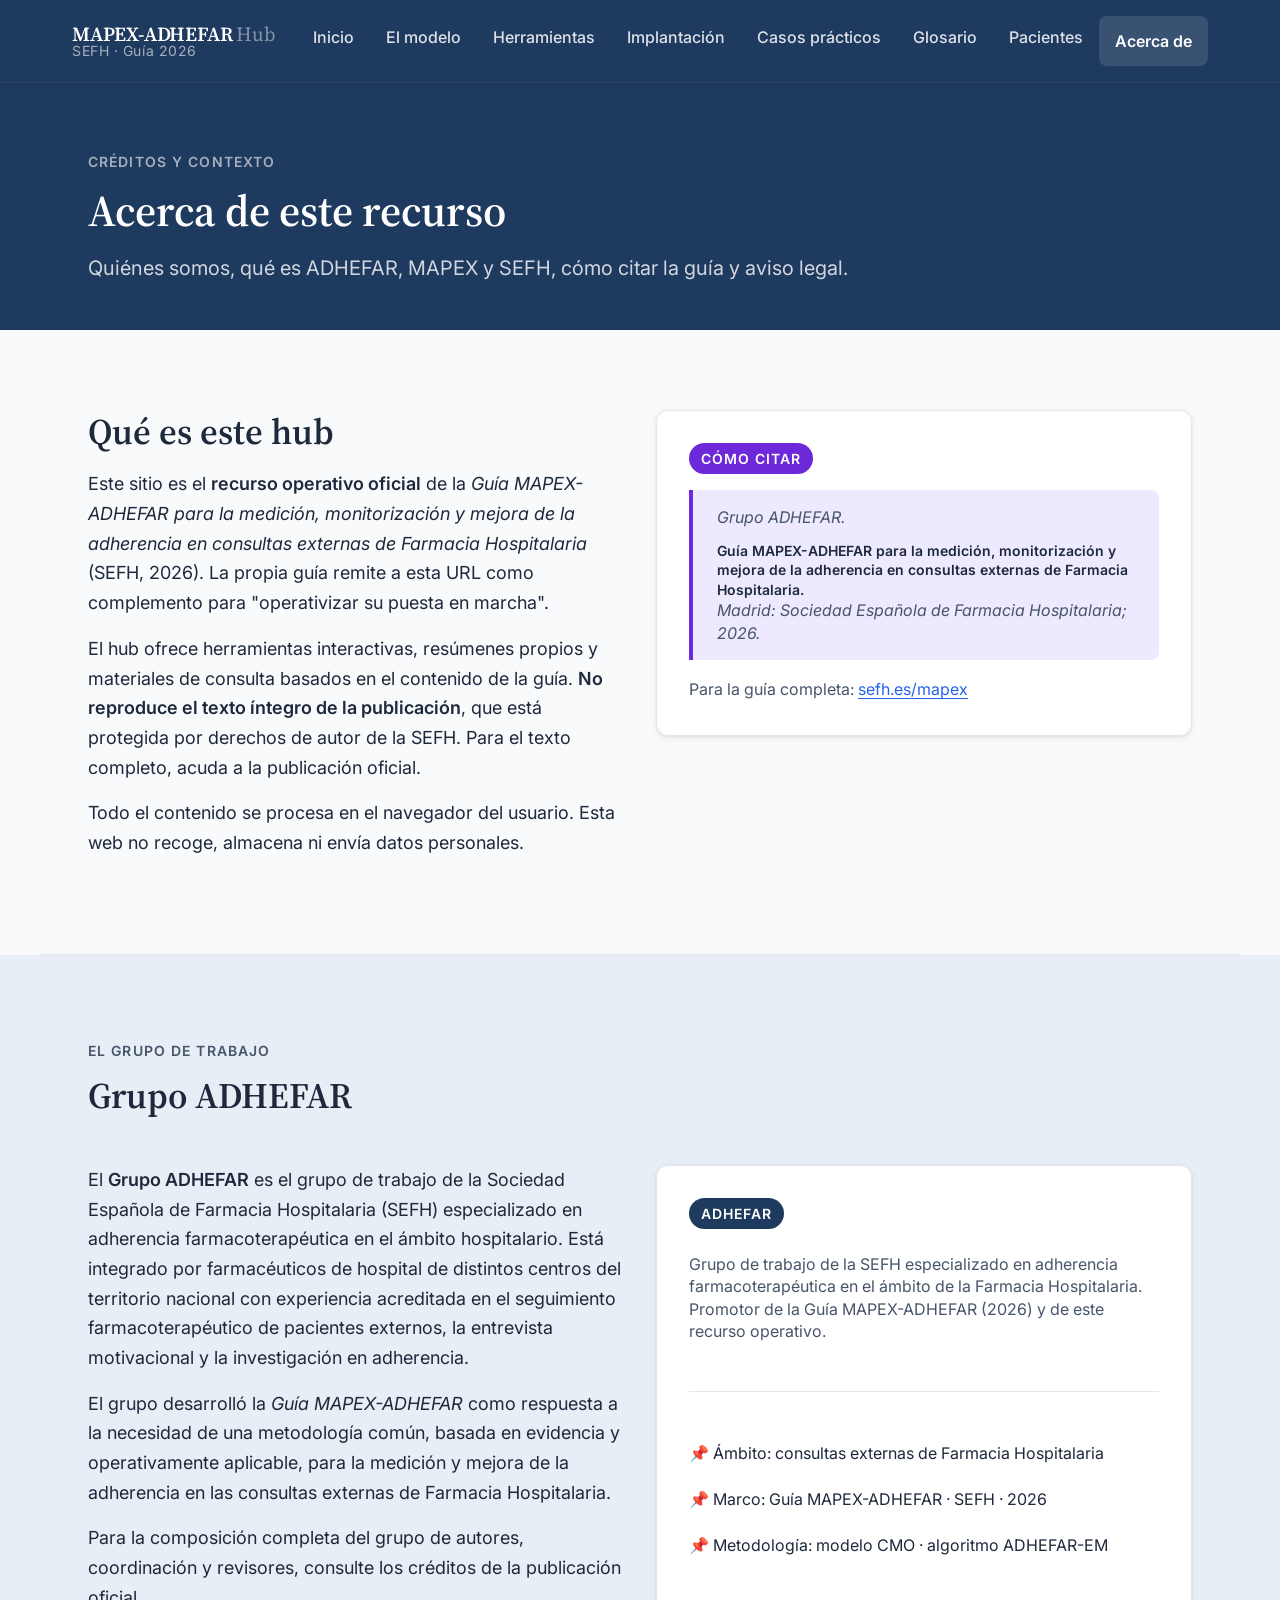
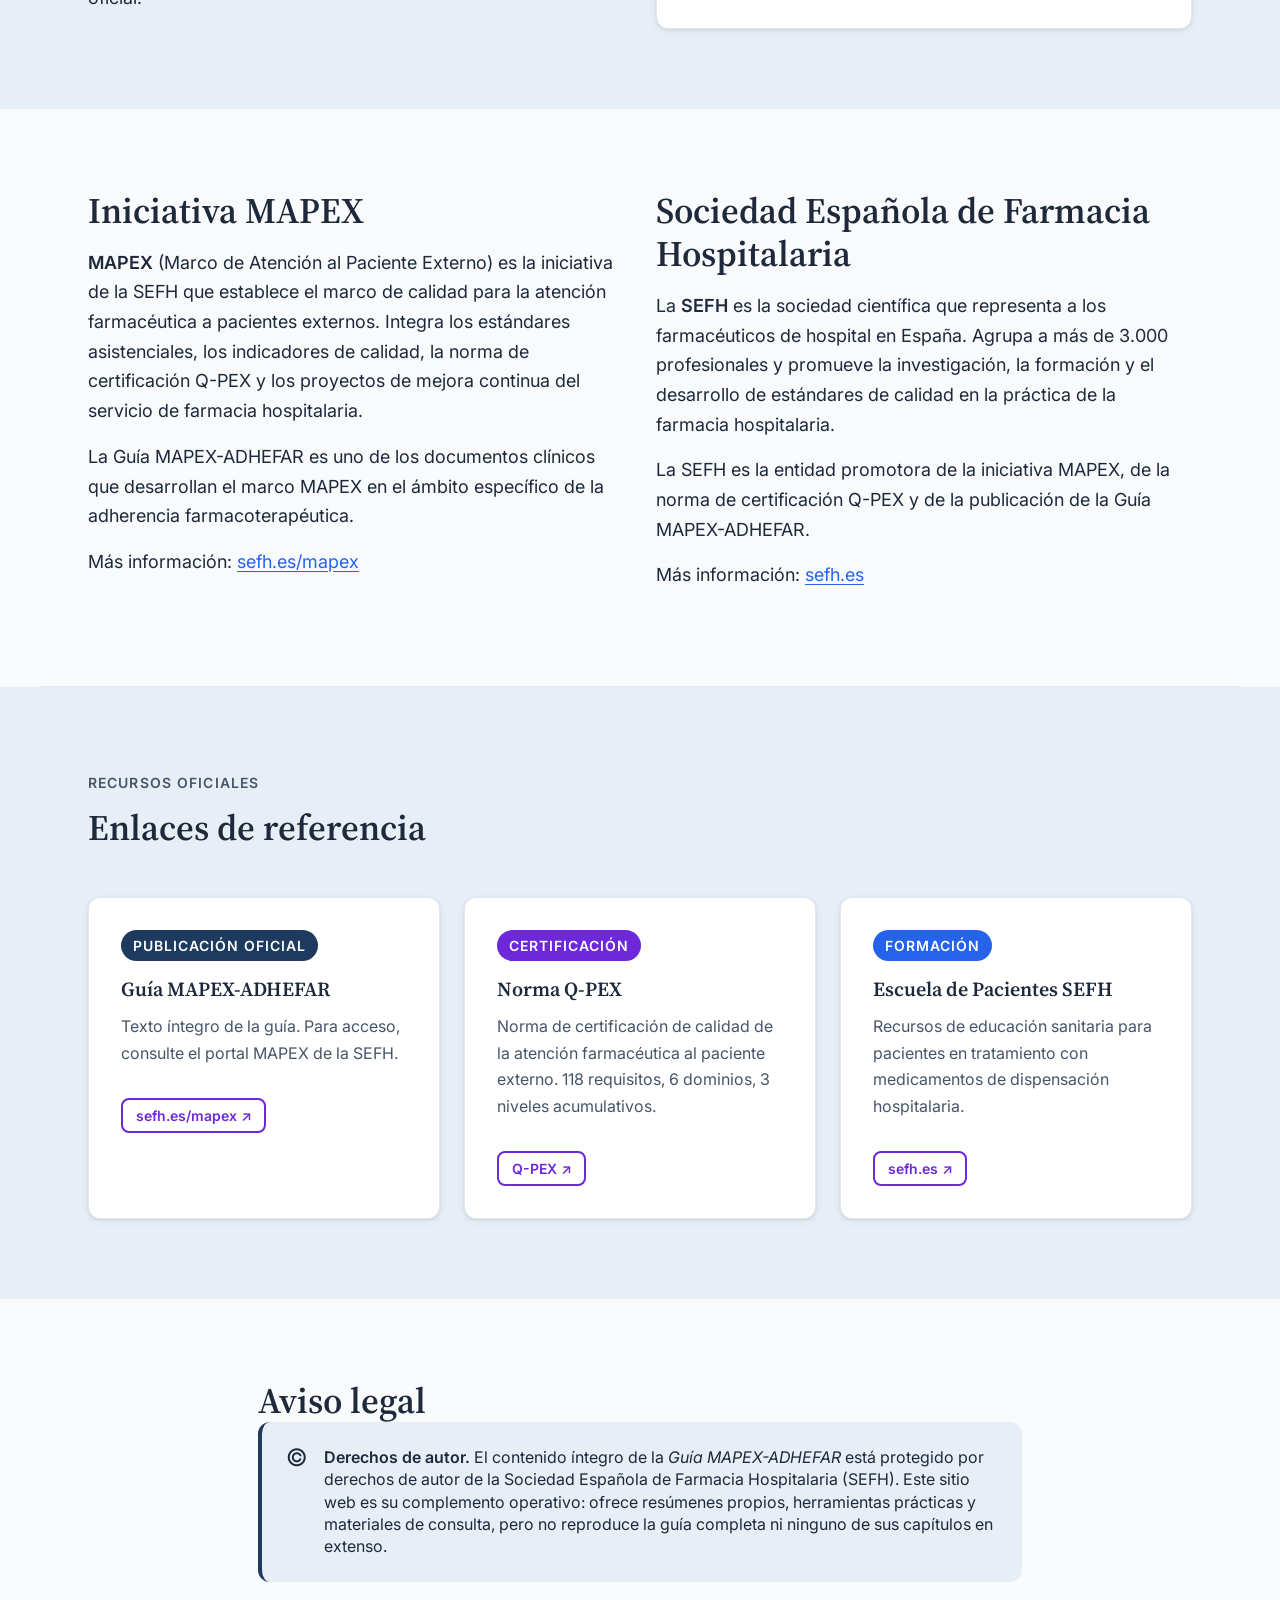
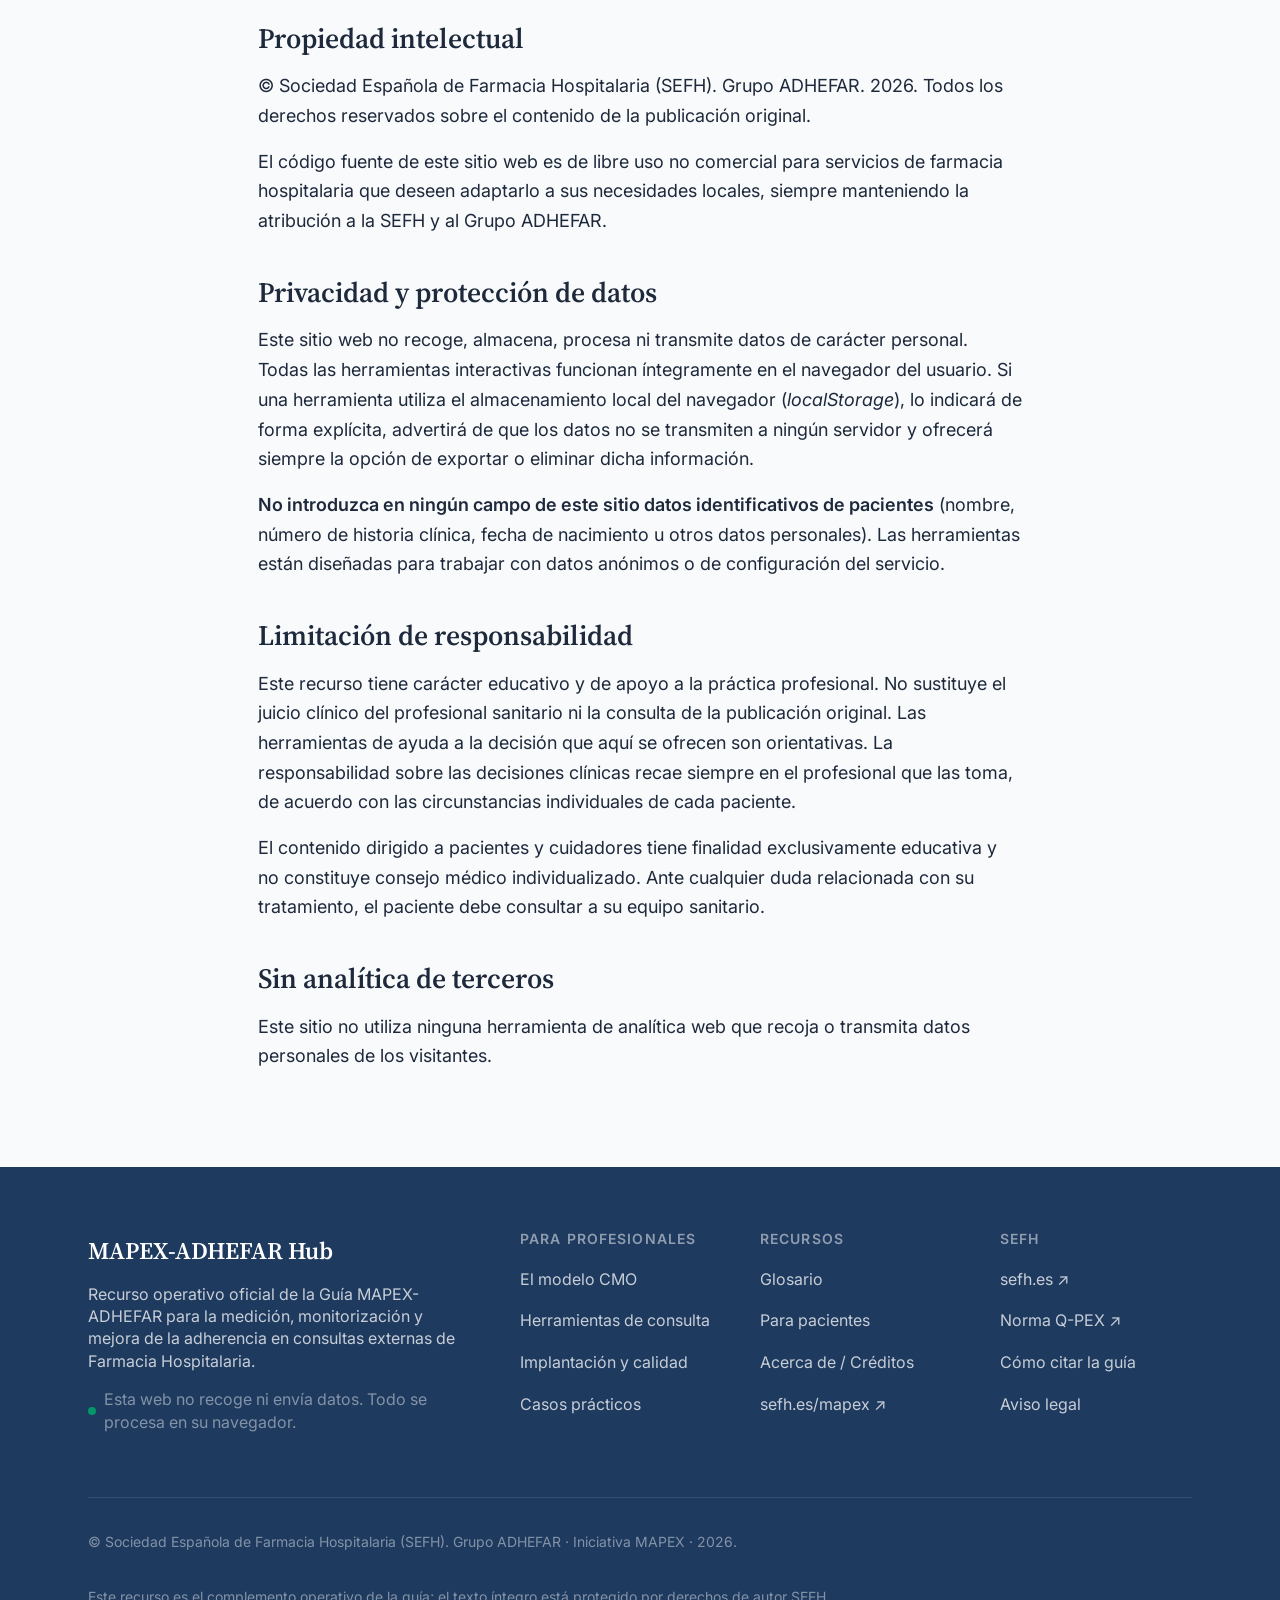
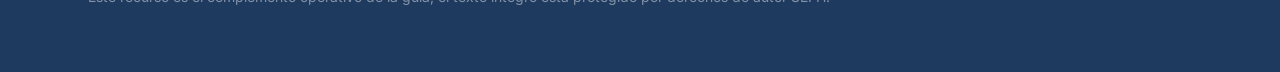
==== acerca.html @ 14e69b4e "Tanda 1: esqueleto, sistema de diseño y páginas base - Mueve contenido anterior a legacy/ (sin borra" ====
<!DOCTYPE html>
<html lang="es">
<head>
  <meta charset="UTF-8">
  <meta name="viewport" content="width=device-width, initial-scale=1.0">
  <title>Acerca de — MAPEX-ADHEFAR Hub</title>
  <meta name="description" content="Créditos, grupo ADHEFAR, iniciativa MAPEX, SEFH, cómo citar la guía y aviso legal del hub operativo MAPEX-ADHEFAR.">
  <meta property="og:title" content="Acerca de — MAPEX-ADHEFAR Hub">
  <meta property="og:type" content="website">
  <meta property="og:locale" content="es_ES">
  <link rel="preconnect" href="https://fonts.googleapis.com">
  <link rel="preconnect" href="https://fonts.gstatic.com" crossorigin>
  <link href="https://fonts.googleapis.com/css2?family=Inter:wght@400;500;600&family=Source+Serif+4:wght@400;600&display=swap" rel="stylesheet">
  <link rel="stylesheet" href="css/tokens.css">
  <link rel="stylesheet" href="css/base.css">
  <link rel="stylesheet" href="css/layout.css">
  <link rel="stylesheet" href="css/components.css">
  <link rel="stylesheet" href="css/print.css">
</head>
<body>
  <div id="site-header-placeholder"></div>

  <main id="contenido-principal">

    <div class="page-hero">
      <div class="container">
        <span class="eyebrow">Créditos y contexto</span>
        <h1>Acerca de este recurso</h1>
        <p class="lead">Quiénes somos, qué es ADHEFAR, MAPEX y SEFH, cómo citar la guía y aviso legal.</p>
      </div>
    </div>

    <section class="section" aria-labelledby="que-es-titulo">
      <div class="container">
        <div class="grid-2">
          <div class="prose">
            <h2 id="que-es-titulo">Qué es este hub</h2>
            <p>Este sitio es el <strong>recurso operativo oficial</strong> de la <em>Guía MAPEX-ADHEFAR para la medición, monitorización y mejora de la adherencia en consultas externas de Farmacia Hospitalaria</em> (SEFH, 2026). La propia guía remite a esta URL como complemento para "operativizar su puesta en marcha".</p>
            <p>El hub ofrece herramientas interactivas, resúmenes propios y materiales de consulta basados en el contenido de la guía. <strong>No reproduce el texto íntegro de la publicación</strong>, que está protegida por derechos de autor de la SEFH. Para el texto completo, acuda a la publicación oficial.</p>
            <p>Todo el contenido se procesa en el navegador del usuario. Esta web no recoge, almacena ni envía datos personales.</p>
          </div>
          <div>
            <div class="card" style="margin-bottom:var(--sp-5)">
              <div class="pillar-badge acento" style="margin-bottom:var(--sp-4)">Cómo citar</div>
              <div id="citar"></div>
              <blockquote class="blockquote-ref">
                Grupo ADHEFAR. <cite>Guía MAPEX-ADHEFAR para la medición, monitorización y mejora de la adherencia en consultas externas de Farmacia Hospitalaria.</cite> Madrid: Sociedad Española de Farmacia Hospitalaria; 2026.
              </blockquote>
              <p style="margin-top:var(--sp-4);font-size:var(--fs-sm);color:var(--c-texto-secundario)">Para la guía completa: <a href="https://www.sefh.es/mapex" target="_blank" rel="noopener">sefh.es/mapex</a></p>
            </div>
          </div>
        </div>
      </div>
    </section>

    <hr class="divider" style="max-width:var(--max-w);margin-inline:auto;margin-block:0">

    <section class="section section-alt" aria-labelledby="adhefar-titulo">
      <div class="container">
        <div class="section-header">
          <span class="eyebrow">El grupo de trabajo</span>
          <h2 id="adhefar-titulo">Grupo ADHEFAR</h2>
        </div>
        <div class="grid-2">
          <div class="prose">
            <p>El <strong>Grupo ADHEFAR</strong> es el grupo de trabajo de la Sociedad Española de Farmacia Hospitalaria (SEFH) especializado en adherencia farmacoterapéutica en el ámbito hospitalario. Está integrado por farmacéuticos de hospital de distintos centros del territorio nacional con experiencia acreditada en el seguimiento farmacoterapéutico de pacientes externos, la entrevista motivacional y la investigación en adherencia.</p>
            <p>El grupo desarrolló la <em>Guía MAPEX-ADHEFAR</em> como respuesta a la necesidad de una metodología común, basada en evidencia y operativamente aplicable, para la medición y mejora de la adherencia en las consultas externas de Farmacia Hospitalaria.</p>
            <p>Para la composición completa del grupo de autores, coordinación y revisores, consulte los créditos de la publicación oficial.</p>
          </div>
          <div class="card">
            <div class="pillar-badge institucional" style="margin-bottom:var(--sp-5)">ADHEFAR</div>
            <p style="font-size:var(--fs-sm);color:var(--c-texto-secundario);line-height:var(--lh-snug)">Grupo de trabajo de la SEFH especializado en adherencia farmacoterapéutica en el ámbito de la Farmacia Hospitalaria. Promotor de la Guía MAPEX-ADHEFAR (2026) y de este recurso operativo.</p>
            <hr class="divider">
            <ul style="list-style:none;padding:0;margin:0;font-size:var(--fs-sm);display:flex;flex-direction:column;gap:var(--sp-3)">
              <li>📌 Ámbito: consultas externas de Farmacia Hospitalaria</li>
              <li>📌 Marco: Guía MAPEX-ADHEFAR · SEFH · 2026</li>
              <li>📌 Metodología: modelo CMO · algoritmo ADHEFAR-EM</li>
            </ul>
          </div>
        </div>
      </div>
    </section>

    <section class="section" aria-labelledby="mapex-titulo">
      <div class="container">
        <div class="grid-2">
          <div class="prose">
            <h2 id="mapex-titulo">Iniciativa MAPEX</h2>
            <p><strong>MAPEX</strong> (Marco de Atención al Paciente Externo) es la iniciativa de la SEFH que establece el marco de calidad para la atención farmacéutica a pacientes externos. Integra los estándares asistenciales, los indicadores de calidad, la norma de certificación Q-PEX y los proyectos de mejora continua del servicio de farmacia hospitalaria.</p>
            <p>La Guía MAPEX-ADHEFAR es uno de los documentos clínicos que desarrollan el marco MAPEX en el ámbito específico de la adherencia farmacoterapéutica.</p>
            <p>Más información: <a href="https://www.sefh.es/mapex" target="_blank" rel="noopener">sefh.es/mapex</a></p>
          </div>
          <div class="prose">
            <h2 id="sefh-titulo">Sociedad Española de Farmacia Hospitalaria</h2>
            <p>La <strong>SEFH</strong> es la sociedad científica que representa a los farmacéuticos de hospital en España. Agrupa a más de 3.000 profesionales y promueve la investigación, la formación y el desarrollo de estándares de calidad en la práctica de la farmacia hospitalaria.</p>
            <p>La SEFH es la entidad promotora de la iniciativa MAPEX, de la norma de certificación Q-PEX y de la publicación de la Guía MAPEX-ADHEFAR.</p>
            <p>Más información: <a href="https://www.sefh.es" target="_blank" rel="noopener">sefh.es</a></p>
          </div>
        </div>
      </div>
    </section>

    <hr class="divider" style="max-width:var(--max-w);margin-inline:auto;margin-block:0">

    <section class="section section-alt" aria-labelledby="enlaces-titulo">
      <div class="container">
        <div class="section-header">
          <span class="eyebrow">Recursos oficiales</span>
          <h2 id="enlaces-titulo">Enlaces de referencia</h2>
        </div>
        <div class="grid-3">
          <div class="card">
            <div class="pillar-badge institucional" style="margin-bottom:var(--sp-4)">Publicación oficial</div>
            <h3 style="font-size:var(--fs-md);margin-bottom:var(--sp-3)">Guía MAPEX-ADHEFAR</h3>
            <p style="font-size:var(--fs-sm);color:var(--c-texto-secundario)">Texto íntegro de la guía. Para acceso, consulte el portal MAPEX de la SEFH.</p>
            <a href="https://www.sefh.es/mapex" target="_blank" rel="noopener" class="btn btn-secondary btn-sm" style="margin-top:var(--sp-4)">sefh.es/mapex ↗</a>
          </div>
          <div class="card">
            <div class="pillar-badge acento" style="margin-bottom:var(--sp-4)">Certificación</div>
            <h3 style="font-size:var(--fs-md);margin-bottom:var(--sp-3)">Norma Q-PEX</h3>
            <p style="font-size:var(--fs-sm);color:var(--c-texto-secundario)">Norma de certificación de calidad de la atención farmacéutica al paciente externo. 118 requisitos, 6 dominios, 3 niveles acumulativos.</p>
            <a href="https://www.sefh.es/mapex/q-pex.php" target="_blank" rel="noopener" class="btn btn-secondary btn-sm" style="margin-top:var(--sp-4)">Q-PEX ↗</a>
          </div>
          <div class="card">
            <div class="pillar-badge" style="background:var(--c-capacidad);color:#fff;margin-bottom:var(--sp-4)">Formación</div>
            <h3 style="font-size:var(--fs-md);margin-bottom:var(--sp-3)">Escuela de Pacientes SEFH</h3>
            <p style="font-size:var(--fs-sm);color:var(--c-texto-secundario)">Recursos de educación sanitaria para pacientes en tratamiento con medicamentos de dispensación hospitalaria.</p>
            <a href="https://www.sefh.es" target="_blank" rel="noopener" class="btn btn-secondary btn-sm" style="margin-top:var(--sp-4)">sefh.es ↗</a>
          </div>
        </div>
      </div>
    </section>

    <section class="section" aria-labelledby="legal-titulo">
      <div class="container" style="max-width:860px">
        <h2 id="legal" tabindex="-1">Aviso legal</h2>

        <div class="notice notice-info" style="margin-bottom:var(--sp-6)">
          <div class="notice-icon" aria-hidden="true">©</div>
          <div>
            <strong>Derechos de autor.</strong> El contenido íntegro de la <em>Guía MAPEX-ADHEFAR</em> está protegido por derechos de autor de la Sociedad Española de Farmacia Hospitalaria (SEFH). Este sitio web es su complemento operativo: ofrece resúmenes propios, herramientas prácticas y materiales de consulta, pero no reproduce la guía completa ni ninguno de sus capítulos en extenso.
          </div>
        </div>

        <div class="prose">
          <h3>Propiedad intelectual</h3>
          <p>© Sociedad Española de Farmacia Hospitalaria (SEFH). Grupo ADHEFAR. 2026. Todos los derechos reservados sobre el contenido de la publicación original.</p>
          <p>El código fuente de este sitio web es de libre uso no comercial para servicios de farmacia hospitalaria que deseen adaptarlo a sus necesidades locales, siempre manteniendo la atribución a la SEFH y al Grupo ADHEFAR.</p>

          <h3>Privacidad y protección de datos</h3>
          <p>Este sitio web no recoge, almacena, procesa ni transmite datos de carácter personal. Todas las herramientas interactivas funcionan íntegramente en el navegador del usuario. Si una herramienta utiliza el almacenamiento local del navegador (<em>localStorage</em>), lo indicará de forma explícita, advertirá de que los datos no se transmiten a ningún servidor y ofrecerá siempre la opción de exportar o eliminar dicha información.</p>
          <p><strong>No introduzca en ningún campo de este sitio datos identificativos de pacientes</strong> (nombre, número de historia clínica, fecha de nacimiento u otros datos personales). Las herramientas están diseñadas para trabajar con datos anónimos o de configuración del servicio.</p>

          <h3>Limitación de responsabilidad</h3>
          <p>Este recurso tiene carácter educativo y de apoyo a la práctica profesional. No sustituye el juicio clínico del profesional sanitario ni la consulta de la publicación original. Las herramientas de ayuda a la decisión que aquí se ofrecen son orientativas. La responsabilidad sobre las decisiones clínicas recae siempre en el profesional que las toma, de acuerdo con las circunstancias individuales de cada paciente.</p>
          <p>El contenido dirigido a pacientes y cuidadores tiene finalidad exclusivamente educativa y no constituye consejo médico individualizado. Ante cualquier duda relacionada con su tratamiento, el paciente debe consultar a su equipo sanitario.</p>

          <h3>Sin analítica de terceros</h3>
          <p>Este sitio no utiliza ninguna herramienta de analítica web que recoja o transmita datos personales de los visitantes.</p>
        </div>
      </div>
    </section>

  </main>

  <div id="site-footer-placeholder"></div>
  <script src="js/nav.js"></script>
</body>
</html>
---- css/tokens.css ----
:root {
  /* Pilares CMO */
  --c-capacidad: #2563EB;
  --c-capacidad-claro: #EFF6FF;
  --c-capacidad-oscuro: #1D4ED8;
  --c-capacidad-texto: #1E40AF;

  --c-motivacion: #D97706;
  --c-motivacion-claro: #FFFBEB;
  --c-motivacion-oscuro: #B45309;
  --c-motivacion-texto: #92400E;

  --c-oportunidad: #059669;
  --c-oportunidad-claro: #ECFDF5;
  --c-oportunidad-oscuro: #047857;
  --c-oportunidad-texto: #065F46;

  /* Institucional */
  --c-institucional: #1E3A5F;
  --c-institucional-claro: #E8EEF6;
  --c-acento: #6D28D9;
  --c-acento-claro: #EDE9FE;
  --c-acento-texto: #4C1D95;

  /* Semáforo */
  --c-ok: #059669;
  --c-ok-claro: #D1FAE5;
  --c-parcial: #D97706;
  --c-parcial-claro: #FEF3C7;
  --c-no: #DC2626;
  --c-no-claro: #FEE2E2;

  /* Neutros */
  --c-fondo: #F8FAFC;
  --c-superficie: #FFFFFF;
  --c-texto: #1E293B;
  --c-texto-secundario: #475569;
  --c-texto-tenue: #94A3B8;
  --c-borde: #CBD5E1;
  --c-borde-claro: #E2E8F0;

  /* Tipografía */
  --ff-display: 'Source Serif 4', Georgia, serif;
  --ff-body: 'Inter', system-ui, -apple-system, sans-serif;

  --fs-xs:   0.778rem;  /* ~14px */
  --fs-sm:   0.889rem;  /* ~16px */
  --fs-base: 1rem;      /* 18px  */
  --fs-md:   1.111rem;  /* ~20px */
  --fs-lg:   1.333rem;  /* ~24px */
  --fs-xl:   1.556rem;  /* ~28px */
  --fs-2xl:  2rem;      /* ~36px */
  --fs-3xl:  2.444rem;  /* ~44px */
  --fs-4xl:  3.111rem;  /* ~56px */

  --fw-regular: 400;
  --fw-medium:  500;
  --fw-semi:    600;

  --lh-tight:  1.2;
  --lh-snug:   1.4;
  --lh-base:   1.65;
  --lh-loose:  1.8;

  /* Espaciado (base 4px) */
  --sp-1:  0.222rem;  /* 4px  */
  --sp-2:  0.444rem;  /* 8px  */
  --sp-3:  0.667rem;  /* 12px */
  --sp-4:  0.889rem;  /* 16px */
  --sp-5:  1.333rem;  /* 24px */
  --sp-6:  1.778rem;  /* 32px */
  --sp-7:  2.222rem;  /* 40px */
  --sp-8:  2.667rem;  /* 48px */
  --sp-10: 3.556rem;  /* 64px */
  --sp-12: 4.444rem;  /* 80px */
  --sp-14: 5.333rem;  /* 96px */
  --sp-16: 7.111rem;  /* 128px */

  /* Radios */
  --radius-sm:    4px;
  --radius:       8px;
  --radius-card:  12px;
  --radius-lg:    16px;
  --radius-pill:  999px;

  /* Sombras */
  --shadow-xs: 0 1px 2px rgba(0,0,0,.06);
  --shadow-sm: 0 1px 3px rgba(0,0,0,.08), 0 2px 8px rgba(0,0,0,.06);
  --shadow-md: 0 2px 6px rgba(0,0,0,.08), 0 8px 24px rgba(0,0,0,.08);
  --shadow-lg: 0 4px 12px rgba(0,0,0,.08), 0 16px 48px rgba(0,0,0,.1);

  /* Anchura máxima */
  --max-w: 1200px;
  --max-w-prose: 72ch;

  /* Transiciones */
  --t-fast:   150ms ease;
  --t-base:   250ms ease;
  --t-slow:   400ms ease;
}

@media (prefers-reduced-motion: reduce) {
  :root {
    --t-fast: 0ms;
    --t-base: 0ms;
    --t-slow: 0ms;
  }
}
---- css/base.css ----
/* Reset y base */
*, *::before, *::after {
  box-sizing: border-box;
  margin: 0;
  padding: 0;
}

html {
  font-size: 18px;
  scroll-behavior: smooth;
  -webkit-text-size-adjust: 100%;
}

body {
  font-family: var(--ff-body);
  font-size: var(--fs-base);
  line-height: var(--lh-base);
  color: var(--c-texto);
  background-color: var(--c-fondo);
  min-height: 100vh;
  display: flex;
  flex-direction: column;
}

main { flex: 1; }

/* Tipografía */
h1, h2, h3, h4, h5, h6 {
  font-family: var(--ff-display);
  font-weight: var(--fw-semi);
  line-height: var(--lh-tight);
  color: var(--c-texto);
}

h1 { font-size: var(--fs-3xl); }
h2 { font-size: var(--fs-2xl); }
h3 { font-size: var(--fs-xl); }
h4 { font-size: var(--fs-lg); }
h5 { font-size: var(--fs-md); }
h6 { font-size: var(--fs-base); }

p { margin-bottom: var(--sp-4); }
p:last-child { margin-bottom: 0; }

a {
  color: var(--c-capacidad);
  text-decoration: underline;
  text-underline-offset: 3px;
  transition: color var(--t-fast);
}
a:hover { color: var(--c-capacidad-oscuro); }

strong { font-weight: var(--fw-semi); }

/* Listas */
ul, ol {
  padding-left: var(--sp-5);
}
li { margin-bottom: var(--sp-2); }
li:last-child { margin-bottom: 0; }

/* Imágenes */
img, svg {
  display: block;
  max-width: 100%;
}

/* Inputs base */
input, select, textarea, button {
  font-family: inherit;
  font-size: inherit;
}

/* Accesibilidad: foco visible */
:focus-visible {
  outline: 3px solid var(--c-acento);
  outline-offset: 2px;
  border-radius: var(--radius-sm);
}

/* Skip link */
.skip-link {
  position: absolute;
  top: -100%;
  left: var(--sp-4);
  background: var(--c-acento);
  color: #fff;
  padding: var(--sp-3) var(--sp-5);
  border-radius: var(--radius);
  font-weight: var(--fw-semi);
  z-index: 9999;
  text-decoration: none;
  transition: top var(--t-fast);
}
.skip-link:focus { top: var(--sp-4); }

/* Visualmente oculto pero accesible */
.sr-only {
  position: absolute;
  width: 1px;
  height: 1px;
  padding: 0;
  margin: -1px;
  overflow: hidden;
  clip: rect(0,0,0,0);
  white-space: nowrap;
  border: 0;
}

/* Contenedor */
.container {
  width: 100%;
  max-width: var(--max-w);
  margin-inline: auto;
  padding-inline: var(--sp-5);
}

@media (min-width: 768px) {
  .container { padding-inline: var(--sp-6); }
}
@media (min-width: 1200px) {
  .container { padding-inline: var(--sp-8); }
}

/* Sección base */
.section {
  padding-block: var(--sp-12);
}
.section-alt {
  background-color: var(--c-institucional-claro);
}

/* Encabezado de sección */
.section-header {
  max-width: 64ch;
  margin-bottom: var(--sp-8);
}
.section-header.centered {
  margin-inline: auto;
  text-align: center;
}
.eyebrow {
  display: inline-block;
  font-family: var(--ff-body);
  font-size: var(--fs-xs);
  font-weight: var(--fw-semi);
  letter-spacing: .08em;
  text-transform: uppercase;
  color: var(--c-texto-secundario);
  margin-bottom: var(--sp-3);
}
.section-header h2 {
  margin-bottom: var(--sp-4);
}
.lead {
  font-size: var(--fs-md);
  color: var(--c-texto-secundario);
  line-height: var(--lh-snug);
  max-width: var(--max-w-prose);
}

/* Tabla base */
table {
  width: 100%;
  border-collapse: collapse;
  font-size: var(--fs-sm);
}
th, td {
  padding: var(--sp-3) var(--sp-4);
  text-align: left;
  border-bottom: 1px solid var(--c-borde-claro);
}
th {
  font-weight: var(--fw-semi);
  background: var(--c-fondo);
  color: var(--c-texto-secundario);
  font-size: var(--fs-xs);
  text-transform: uppercase;
  letter-spacing: .05em;
}
tr:last-child td { border-bottom: none; }
---- css/layout.css ----
/* ===== HEADER / NAV ===== */
.site-header {
  position: sticky;
  top: 0;
  z-index: 100;
  background: var(--c-institucional);
  box-shadow: 0 1px 0 rgba(255,255,255,.08), var(--shadow-sm);
}

.navbar {
  display: flex;
  align-items: center;
  gap: var(--sp-4);
  padding-block: var(--sp-3);
  max-width: var(--max-w);
  margin-inline: auto;
  padding-inline: var(--sp-5);
}

.nav-brand {
  display: flex;
  align-items: center;
  gap: var(--sp-3);
  text-decoration: none;
  flex-shrink: 0;
}
.nav-logo {
  display: flex;
  flex-direction: column;
  line-height: 1;
}
.nav-logo-title {
  font-family: var(--ff-display);
  font-size: var(--fs-md);
  font-weight: var(--fw-semi);
  color: #fff;
  letter-spacing: -.01em;
}
.nav-logo-sub {
  font-size: var(--fs-xs);
  color: rgba(255,255,255,.6);
  letter-spacing: .04em;
}

.nav-menu {
  display: none;
  list-style: none;
  padding: 0;
  margin: 0;
  gap: 0;
}

.nav-menu a {
  display: block;
  padding: var(--sp-3) var(--sp-4);
  font-size: var(--fs-sm);
  font-weight: var(--fw-medium);
  color: rgba(255,255,255,.85);
  text-decoration: none;
  border-radius: var(--radius);
  transition: color var(--t-fast), background var(--t-fast);
  white-space: nowrap;
}
.nav-menu a:hover,
.nav-menu a[aria-current="page"] {
  color: #fff;
  background: rgba(255,255,255,.12);
}
.nav-menu a[aria-current="page"] {
  font-weight: var(--fw-semi);
}

.nav-toggle {
  display: flex;
  flex-direction: column;
  justify-content: center;
  gap: 5px;
  width: 40px;
  height: 40px;
  background: none;
  border: none;
  cursor: pointer;
  padding: var(--sp-2);
  border-radius: var(--radius);
  margin-left: auto;
  flex-shrink: 0;
}
.nav-toggle span {
  display: block;
  width: 22px;
  height: 2px;
  background: #fff;
  border-radius: var(--radius-pill);
  transition: transform var(--t-base), opacity var(--t-base);
}
.nav-toggle[aria-expanded="true"] span:nth-child(1) {
  transform: translateY(7px) rotate(45deg);
}
.nav-toggle[aria-expanded="true"] span:nth-child(2) {
  opacity: 0;
}
.nav-toggle[aria-expanded="true"] span:nth-child(3) {
  transform: translateY(-7px) rotate(-45deg);
}

/* Mobile nav open */
.nav-menu.is-open {
  display: flex;
  flex-direction: column;
  position: absolute;
  top: 100%;
  left: 0;
  right: 0;
  background: var(--c-institucional);
  padding: var(--sp-4) var(--sp-5) var(--sp-5);
  border-top: 1px solid rgba(255,255,255,.1);
  box-shadow: var(--shadow-lg);
}
.nav-menu.is-open li { border-bottom: 1px solid rgba(255,255,255,.06); }
.nav-menu.is-open li:last-child { border-bottom: none; }

@media (min-width: 900px) {
  .navbar { padding-inline: var(--sp-6); }
  .nav-menu {
    display: flex;
    flex-direction: row;
    align-items: center;
    margin-left: auto;
  }
  .nav-toggle { display: none; }
}

/* ===== FOOTER ===== */
.site-footer {
  background: var(--c-institucional);
  color: rgba(255,255,255,.75);
  padding-block: var(--sp-10);
  margin-top: auto;
}

.footer-grid {
  display: grid;
  gap: var(--sp-8);
}
@media (min-width: 640px) {
  .footer-grid { grid-template-columns: 1fr 1fr; }
}
@media (min-width: 960px) {
  .footer-grid { grid-template-columns: 2fr 1fr 1fr 1fr; }
}

.footer-brand .footer-logo {
  font-family: var(--ff-display);
  font-size: var(--fs-lg);
  font-weight: var(--fw-semi);
  color: #fff;
  text-decoration: none;
  display: inline-block;
  margin-bottom: var(--sp-3);
}
.footer-brand p {
  font-size: var(--fs-sm);
  line-height: var(--lh-snug);
  margin-bottom: var(--sp-4);
}

.footer-col h4 {
  font-family: var(--ff-body);
  font-size: var(--fs-xs);
  font-weight: var(--fw-semi);
  text-transform: uppercase;
  letter-spacing: .08em;
  color: rgba(255,255,255,.5);
  margin-bottom: var(--sp-4);
}
.footer-col ul {
  list-style: none;
  padding: 0;
  margin: 0;
}
.footer-col li { margin-bottom: var(--sp-3); }
.footer-col a {
  font-size: var(--fs-sm);
  color: rgba(255,255,255,.75);
  text-decoration: none;
  transition: color var(--t-fast);
}
.footer-col a:hover { color: #fff; }

.footer-bottom {
  margin-top: var(--sp-8);
  padding-top: var(--sp-6);
  border-top: 1px solid rgba(255,255,255,.1);
  display: flex;
  flex-wrap: wrap;
  gap: var(--sp-4);
  justify-content: space-between;
  align-items: center;
}
.footer-bottom p, .footer-bottom a {
  font-size: var(--fs-xs);
  color: rgba(255,255,255,.45);
}
.footer-bottom a:hover { color: rgba(255,255,255,.75); }
.footer-privacy-notice {
  font-size: var(--fs-xs);
  color: rgba(255,255,255,.45);
  display: flex;
  align-items: center;
  gap: var(--sp-2);
}
.footer-privacy-notice::before {
  content: '';
  display: inline-block;
  width: 8px;
  height: 8px;
  border-radius: var(--radius-pill);
  background: var(--c-oportunidad);
  flex-shrink: 0;
}

/* ===== GRIDS ===== */
.grid-2 {
  display: grid;
  gap: var(--sp-6);
}
.grid-3 {
  display: grid;
  gap: var(--sp-5);
}
.grid-4 {
  display: grid;
  gap: var(--sp-5);
}

@media (min-width: 640px) {
  .grid-2 { grid-template-columns: repeat(2, 1fr); }
  .grid-4 { grid-template-columns: repeat(2, 1fr); }
}
@media (min-width: 768px) {
  .grid-3 { grid-template-columns: repeat(3, 1fr); }
}
@media (min-width: 960px) {
  .grid-4 { grid-template-columns: repeat(4, 1fr); }
}

/* Span helpers */
@media (min-width: 640px) {
  .span-2 { grid-column: span 2; }
}
@media (min-width: 768px) {
  .span-3 { grid-column: span 3; }
}

/* Prose */
.prose {
  max-width: var(--max-w-prose);
}
.prose h2, .prose h3, .prose h4 {
  margin-top: var(--sp-7);
  margin-bottom: var(--sp-4);
}
.prose h2:first-child { margin-top: 0; }
.prose p { margin-bottom: var(--sp-4); }
.prose ul, .prose ol { margin-bottom: var(--sp-4); }

/* Breadcrumb */
.breadcrumb {
  display: flex;
  align-items: center;
  gap: var(--sp-2);
  font-size: var(--fs-sm);
  color: var(--c-texto-secundario);
  margin-bottom: var(--sp-6);
  flex-wrap: wrap;
}
.breadcrumb a {
  color: var(--c-texto-secundario);
}
.breadcrumb a:hover { color: var(--c-texto); }
.breadcrumb-sep { color: var(--c-borde); }

/* Page hero (interior pages) */
.page-hero {
  background: var(--c-institucional);
  color: #fff;
  padding-block: var(--sp-10) var(--sp-8);
}
.page-hero .eyebrow { color: rgba(255,255,255,.6); }
.page-hero h1 {
  color: #fff;
  margin-bottom: var(--sp-4);
  font-size: var(--fs-2xl);
}
.page-hero .lead { color: rgba(255,255,255,.8); }

@media (min-width: 768px) {
  .page-hero h1 { font-size: var(--fs-3xl); }
}
---- css/components.css ----
/* ===== BOTONES ===== */
.btn {
  display: inline-flex;
  align-items: center;
  justify-content: center;
  gap: var(--sp-2);
  padding: 0.667em 1.333em;
  font-family: var(--ff-body);
  font-size: var(--fs-sm);
  font-weight: var(--fw-semi);
  line-height: 1.4;
  border-radius: var(--radius);
  border: 2px solid transparent;
  cursor: pointer;
  text-decoration: none;
  white-space: nowrap;
  transition: background var(--t-fast), color var(--t-fast), border-color var(--t-fast), box-shadow var(--t-fast);
}

.btn-primary {
  background: var(--c-acento);
  color: #fff;
  border-color: var(--c-acento);
}
.btn-primary:hover {
  background: var(--c-acento-texto);
  border-color: var(--c-acento-texto);
  color: #fff;
}

.btn-secondary {
  background: transparent;
  color: var(--c-acento);
  border-color: var(--c-acento);
}
.btn-secondary:hover {
  background: var(--c-acento-claro);
}

.btn-ghost {
  background: transparent;
  color: var(--c-texto-secundario);
  border-color: var(--c-borde);
}
.btn-ghost:hover {
  background: var(--c-fondo);
  color: var(--c-texto);
  border-color: var(--c-texto-secundario);
}

.btn-sm {
  font-size: var(--fs-xs);
  padding: 0.4em 0.9em;
}
.btn-lg {
  font-size: var(--fs-md);
  padding: 0.75em 1.5em;
}

.btn[disabled], .btn:disabled {
  opacity: .45;
  cursor: not-allowed;
}

/* Grupo de botones */
.btn-group {
  display: flex;
  flex-wrap: wrap;
  gap: var(--sp-3);
  align-items: center;
}

/* ===== TARJETAS ===== */
.card {
  background: var(--c-superficie);
  border-radius: var(--radius-card);
  box-shadow: var(--shadow-sm);
  padding: var(--sp-6);
  border: 1px solid var(--c-borde-claro);
}

.card-bordered {
  box-shadow: none;
  border: 1.5px solid var(--c-borde);
}

/* Tarjeta de pilar CMO */
.pillar-card {
  border-radius: var(--radius-card);
  padding: var(--sp-6);
  border: 1.5px solid transparent;
}
.pillar-card.capacidad {
  background: var(--c-capacidad-claro);
  border-color: rgba(37,99,235,.2);
}
.pillar-card.motivacion {
  background: var(--c-motivacion-claro);
  border-color: rgba(217,119,6,.2);
}
.pillar-card.oportunidad {
  background: var(--c-oportunidad-claro);
  border-color: rgba(5,150,105,.2);
}

.pillar-badge {
  display: inline-flex;
  align-items: center;
  gap: var(--sp-2);
  font-size: var(--fs-xs);
  font-weight: var(--fw-semi);
  text-transform: uppercase;
  letter-spacing: .07em;
  padding: var(--sp-1) var(--sp-3);
  border-radius: var(--radius-pill);
  margin-bottom: var(--sp-4);
}
.pillar-badge.capacidad {
  background: var(--c-capacidad);
  color: #fff;
}
.pillar-badge.motivacion {
  background: var(--c-motivacion);
  color: #fff;
}
.pillar-badge.oportunidad {
  background: var(--c-oportunidad);
  color: #fff;
}
.pillar-badge.institucional {
  background: var(--c-institucional);
  color: #fff;
}
.pillar-badge.acento {
  background: var(--c-acento);
  color: #fff;
}

.pillar-card h3 {
  margin-bottom: var(--sp-3);
}
.pillar-card.capacidad h3 { color: var(--c-capacidad-texto); }
.pillar-card.motivacion h3 { color: var(--c-motivacion-texto); }
.pillar-card.oportunidad h3 { color: var(--c-oportunidad-texto); }

/* Tarjeta de característica (inicio) */
.feature-card {
  background: var(--c-superficie);
  border-radius: var(--radius-card);
  padding: var(--sp-6);
  border: 1.5px solid var(--c-borde-claro);
  box-shadow: var(--shadow-sm);
  transition: box-shadow var(--t-base), transform var(--t-base);
}
.feature-card:hover {
  box-shadow: var(--shadow-md);
  transform: translateY(-2px);
}
.feature-icon {
  width: 48px;
  height: 48px;
  border-radius: var(--radius-lg);
  display: flex;
  align-items: center;
  justify-content: center;
  margin-bottom: var(--sp-5);
  font-size: 1.4rem;
}
.feature-icon.azul { background: var(--c-capacidad-claro); color: var(--c-capacidad); }
.feature-icon.ambar { background: var(--c-motivacion-claro); color: var(--c-motivacion-oscuro); }
.feature-icon.verde { background: var(--c-oportunidad-claro); color: var(--c-oportunidad-oscuro); }
.feature-icon.violeta { background: var(--c-acento-claro); color: var(--c-acento); }

.feature-card h3 { margin-bottom: var(--sp-3); font-size: var(--fs-lg); }
.feature-card p { color: var(--c-texto-secundario); margin: 0; }

/* ===== FORMULARIOS ===== */
.form-group {
  display: flex;
  flex-direction: column;
  gap: var(--sp-2);
}
.form-group label {
  font-size: var(--fs-sm);
  font-weight: var(--fw-medium);
  color: var(--c-texto);
}
.form-group .hint {
  font-size: var(--fs-xs);
  color: var(--c-texto-secundario);
}

.input,
.select,
.textarea {
  width: 100%;
  padding: var(--sp-3) var(--sp-4);
  font-size: var(--fs-sm);
  color: var(--c-texto);
  background: var(--c-superficie);
  border: 1.5px solid var(--c-borde);
  border-radius: var(--radius);
  transition: border-color var(--t-fast), box-shadow var(--t-fast);
  line-height: var(--lh-snug);
}
.input:focus, .select:focus, .textarea:focus {
  outline: none;
  border-color: var(--c-acento);
  box-shadow: 0 0 0 3px rgba(109,40,217,.15);
}
.input::placeholder, .textarea::placeholder {
  color: var(--c-texto-tenue);
}
.textarea { resize: vertical; min-height: 100px; }

/* Checkbox y radio */
.check-label {
  display: flex;
  align-items: flex-start;
  gap: var(--sp-3);
  cursor: pointer;
  padding: var(--sp-3);
  border-radius: var(--radius);
  border: 1.5px solid transparent;
  transition: background var(--t-fast), border-color var(--t-fast);
}
.check-label:hover {
  background: var(--c-fondo);
  border-color: var(--c-borde);
}
.check-label input[type="checkbox"],
.check-label input[type="radio"] {
  margin-top: 3px;
  width: 18px;
  height: 18px;
  accent-color: var(--c-acento);
  flex-shrink: 0;
}
.check-label.checked {
  background: var(--c-acento-claro);
  border-color: var(--c-acento);
}

/* Fieldset */
fieldset {
  border: none;
  padding: 0;
  margin: 0;
}
legend {
  font-size: var(--fs-sm);
  font-weight: var(--fw-semi);
  color: var(--c-texto);
  margin-bottom: var(--sp-4);
  padding: 0;
  width: 100%;
}

/* ===== RESULT BOX ===== */
.result-box {
  display: none;
  background: var(--c-fondo);
  border: 1.5px solid var(--c-borde);
  border-radius: var(--radius-card);
  padding: var(--sp-5);
  font-size: var(--fs-sm);
}
.result-box.visible { display: block; }
.result-box.ok { border-color: var(--c-ok); background: var(--c-ok-claro); }
.result-box.alerta { border-color: var(--c-parcial); background: var(--c-parcial-claro); }
.result-box.error { border-color: var(--c-no); background: var(--c-no-claro); }

/* ===== BADGE/CHIP ===== */
.badge {
  display: inline-block;
  font-size: var(--fs-xs);
  font-weight: var(--fw-semi);
  padding: 2px var(--sp-3);
  border-radius: var(--radius-pill);
  letter-spacing: .04em;
}
.badge-neutral { background: var(--c-fondo); color: var(--c-texto-secundario); border: 1px solid var(--c-borde); }
.badge-ok { background: var(--c-ok-claro); color: var(--c-oportunidad-texto); }
.badge-alerta { background: var(--c-parcial-claro); color: var(--c-motivacion-texto); }
.badge-error { background: var(--c-no-claro); color: #991B1B; }

/* ===== SEMÁFORO ===== */
.semaforo-item {
  display: flex;
  align-items: center;
  gap: var(--sp-4);
  padding: var(--sp-4);
  border-radius: var(--radius);
  border-left: 4px solid;
  background: var(--c-superficie);
}
.semaforo-item.ok { border-color: var(--c-ok); }
.semaforo-item.parcial { border-color: var(--c-parcial); }
.semaforo-item.no { border-color: var(--c-no); }
.semaforo-dot {
  width: 14px;
  height: 14px;
  border-radius: var(--radius-pill);
  flex-shrink: 0;
}
.semaforo-item.ok .semaforo-dot { background: var(--c-ok); }
.semaforo-item.parcial .semaforo-dot { background: var(--c-parcial); }
.semaforo-item.no .semaforo-dot { background: var(--c-no); }

/* ===== TABS ===== */
.tabs {
  border-bottom: 2px solid var(--c-borde-claro);
  display: flex;
  flex-wrap: wrap;
  gap: 0;
  margin-bottom: var(--sp-6);
}
.tab-btn {
  background: none;
  border: none;
  padding: var(--sp-4) var(--sp-5);
  font-size: var(--fs-sm);
  font-weight: var(--fw-medium);
  color: var(--c-texto-secundario);
  cursor: pointer;
  border-bottom: 2px solid transparent;
  margin-bottom: -2px;
  transition: color var(--t-fast), border-color var(--t-fast);
  white-space: nowrap;
}
.tab-btn:hover { color: var(--c-texto); }
.tab-btn[aria-selected="true"] {
  color: var(--c-acento);
  border-bottom-color: var(--c-acento);
  font-weight: var(--fw-semi);
}
.tab-panel { display: none; }
.tab-panel.active { display: block; }

/* ===== NOTICE/AVISO ===== */
.notice {
  display: flex;
  gap: var(--sp-4);
  padding: var(--sp-5);
  border-radius: var(--radius-card);
  font-size: var(--fs-sm);
  line-height: var(--lh-snug);
}
.notice-info {
  background: var(--c-institucional-claro);
  border-left: 4px solid var(--c-institucional);
}
.notice-warning {
  background: var(--c-parcial-claro);
  border-left: 4px solid var(--c-parcial);
}
.notice-privacidad {
  background: var(--c-oportunidad-claro);
  border-left: 4px solid var(--c-oportunidad);
}
.notice-disclaimer {
  background: var(--c-capacidad-claro);
  border-left: 4px solid var(--c-capacidad);
}
.notice-icon {
  font-size: var(--fs-lg);
  flex-shrink: 0;
  line-height: 1;
}

/* ===== PASO / STEP ===== */
.step {
  display: flex;
  gap: var(--sp-5);
  align-items: flex-start;
}
.step-number {
  display: flex;
  align-items: center;
  justify-content: center;
  width: 36px;
  height: 36px;
  border-radius: var(--radius-pill);
  background: var(--c-acento);
  color: #fff;
  font-size: var(--fs-sm);
  font-weight: var(--fw-semi);
  flex-shrink: 0;
  font-family: var(--ff-body);
}
.step-content h4 { margin-bottom: var(--sp-2); font-size: var(--fs-md); }
.step-content p { color: var(--c-texto-secundario); margin: 0; font-size: var(--fs-sm); }

/* ===== TABLA DE CONTENIDOS (interior) ===== */
.toc {
  background: var(--c-fondo);
  border: 1.5px solid var(--c-borde-claro);
  border-radius: var(--radius-card);
  padding: var(--sp-5);
  margin-bottom: var(--sp-8);
}
.toc h3 {
  font-size: var(--fs-sm);
  font-weight: var(--fw-semi);
  text-transform: uppercase;
  letter-spacing: .07em;
  color: var(--c-texto-secundario);
  margin-bottom: var(--sp-4);
}
.toc ol {
  margin: 0;
  padding-left: var(--sp-5);
}
.toc li { margin-bottom: var(--sp-2); }
.toc a {
  font-size: var(--fs-sm);
  color: var(--c-texto-secundario);
  text-decoration: none;
}
.toc a:hover { color: var(--c-acento); text-decoration: underline; }

/* Línea divisora */
.divider {
  border: none;
  border-top: 1px solid var(--c-borde-claro);
  margin-block: var(--sp-8);
}

/* Cita destacada */
.blockquote-ref {
  border-left: 4px solid var(--c-acento);
  padding: var(--sp-4) var(--sp-5);
  background: var(--c-acento-claro);
  border-radius: 0 var(--radius) var(--radius) 0;
  font-style: italic;
  color: var(--c-texto-secundario);
  font-size: var(--fs-sm);
  line-height: var(--lh-snug);
}
.blockquote-ref cite {
  display: block;
  margin-top: var(--sp-3);
  font-style: normal;
  font-weight: var(--fw-semi);
  font-size: var(--fs-xs);
  color: var(--c-texto);
}
---- css/print.css ----
@media print {
  /* Ocultar navegación y controles */
  .site-header,
  .site-footer,
  .nav-toggle,
  .btn-group,
  .no-print,
  .btn:not(.print-visible) {
    display: none !important;
  }

  /* Base de impresión */
  body {
    font-size: 11pt;
    line-height: 1.5;
    color: #000;
    background: #fff;
    font-family: Georgia, serif;
  }

  h1, h2, h3, h4 {
    font-family: Georgia, serif;
    color: #000;
    page-break-after: avoid;
  }

  /* Mostrar URL en enlaces */
  a::after {
    content: " (" attr(href) ")";
    font-size: 9pt;
    color: #555;
  }
  a[href^="#"]::after,
  a[href^="javascript"]::after {
    content: "";
  }

  /* Tarjetas: sin sombra ni borde decorativo */
  .card, .pillar-card, .feature-card {
    box-shadow: none;
    border: 1pt solid #ccc;
    break-inside: avoid;
  }

  /* Evitar saltos de página dentro de elementos */
  .step, .notice, .semaforo-item, tr {
    break-inside: avoid;
  }

  /* Ocultar resultados vacíos */
  .result-box:not(.visible) { display: none !important; }

  /* Márgenes de página */
  @page {
    margin: 2cm 1.5cm;
  }

  /* Pie de impresión */
  .print-footer {
    display: block !important;
    font-size: 9pt;
    color: #666;
    border-top: 1pt solid #ccc;
    padding-top: 6pt;
    margin-top: 24pt;
  }

  /* Herramientas de consulta: cabecera de impresión */
  .print-header {
    display: block !important;
    margin-bottom: 16pt;
    padding-bottom: 8pt;
    border-bottom: 2pt solid #000;
  }

  /* Checklist: mostrar casillas claramente */
  .check-label input[type="checkbox"] {
    appearance: none;
    -webkit-appearance: none;
    width: 12pt;
    height: 12pt;
    border: 1.5pt solid #000;
    display: inline-block;
    vertical-align: middle;
    margin-right: 6pt;
  }
  .check-label input[type="checkbox"]:checked::before {
    content: "✓";
    font-size: 10pt;
    line-height: 1;
  }

  /* Tabla de indicadores */
  table { font-size: 9pt; }
  th { background: #f0f0f0 !important; }
}

/* Clase utilitaria para elementos solo visibles en impresión */
.print-only {
  display: none;
}
.print-footer { display: none; }
.print-header { display: none; }

@media print {
  .print-only { display: block; }
}
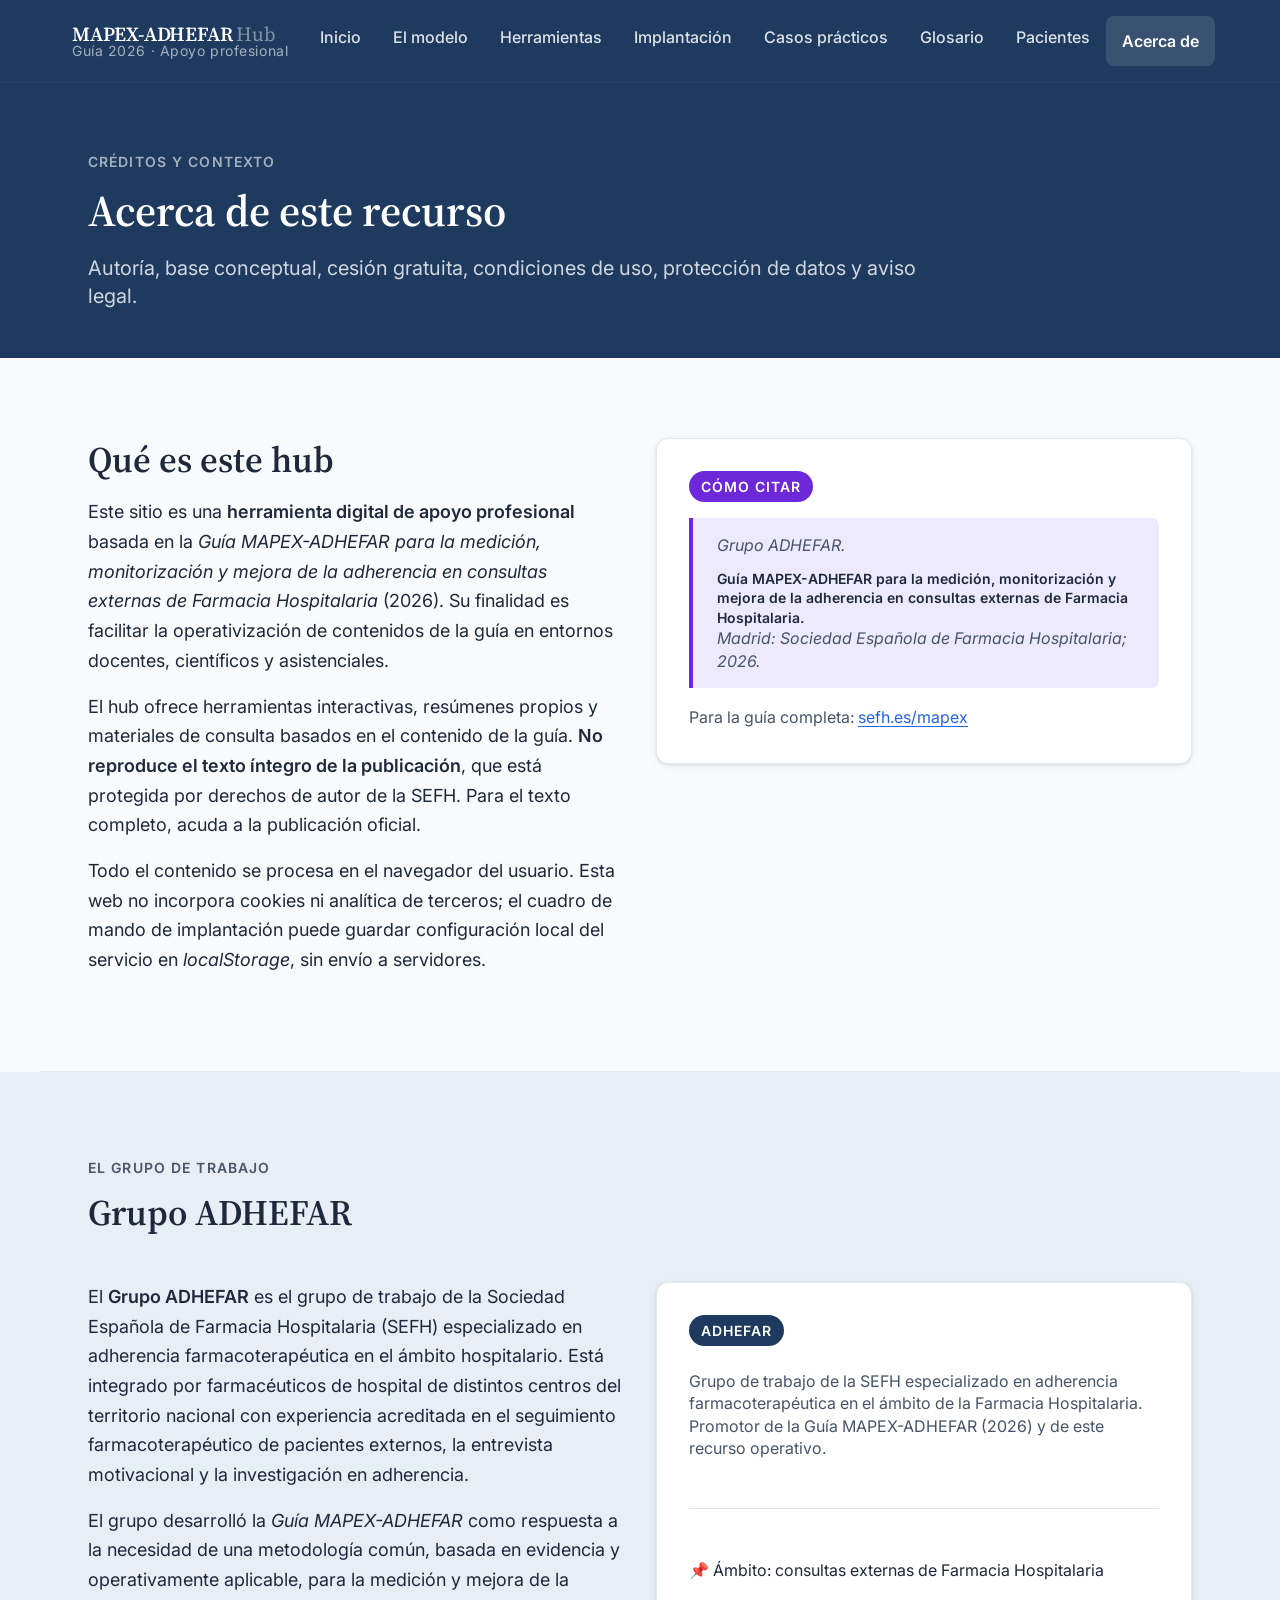
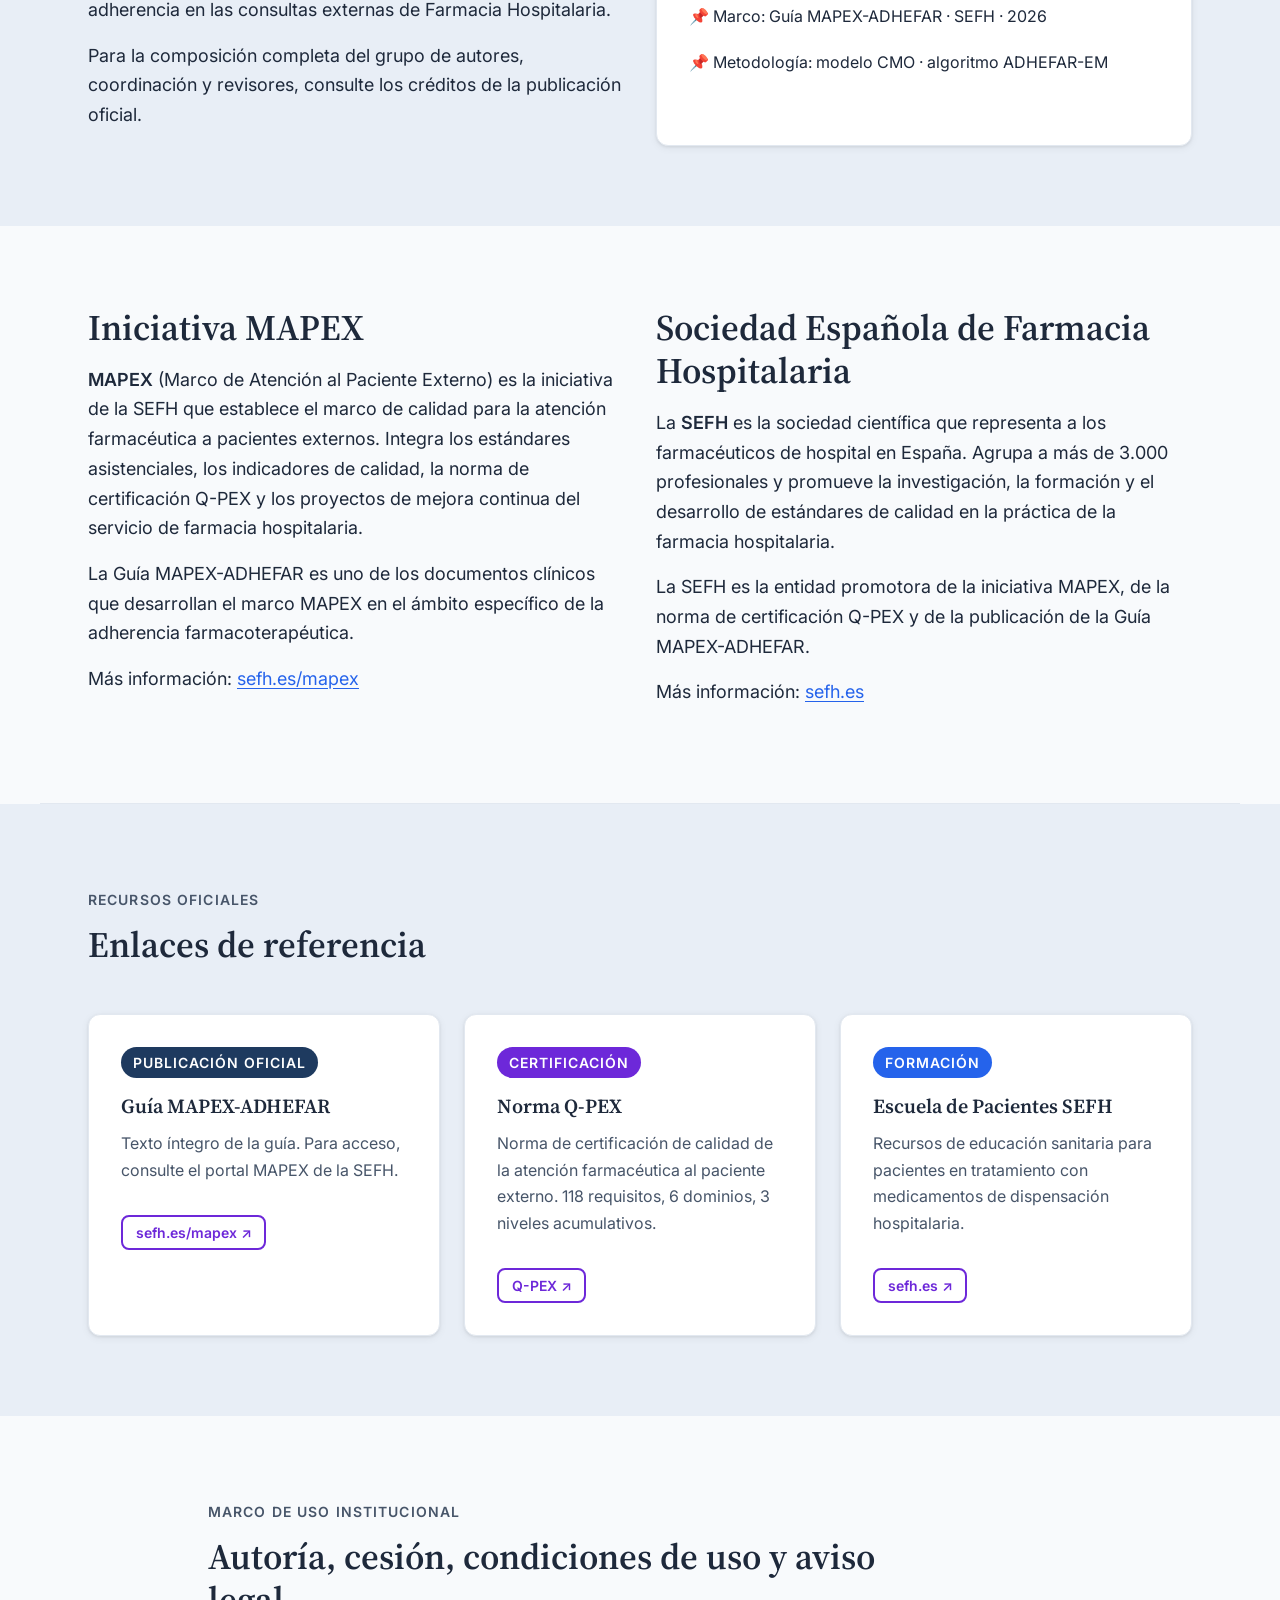
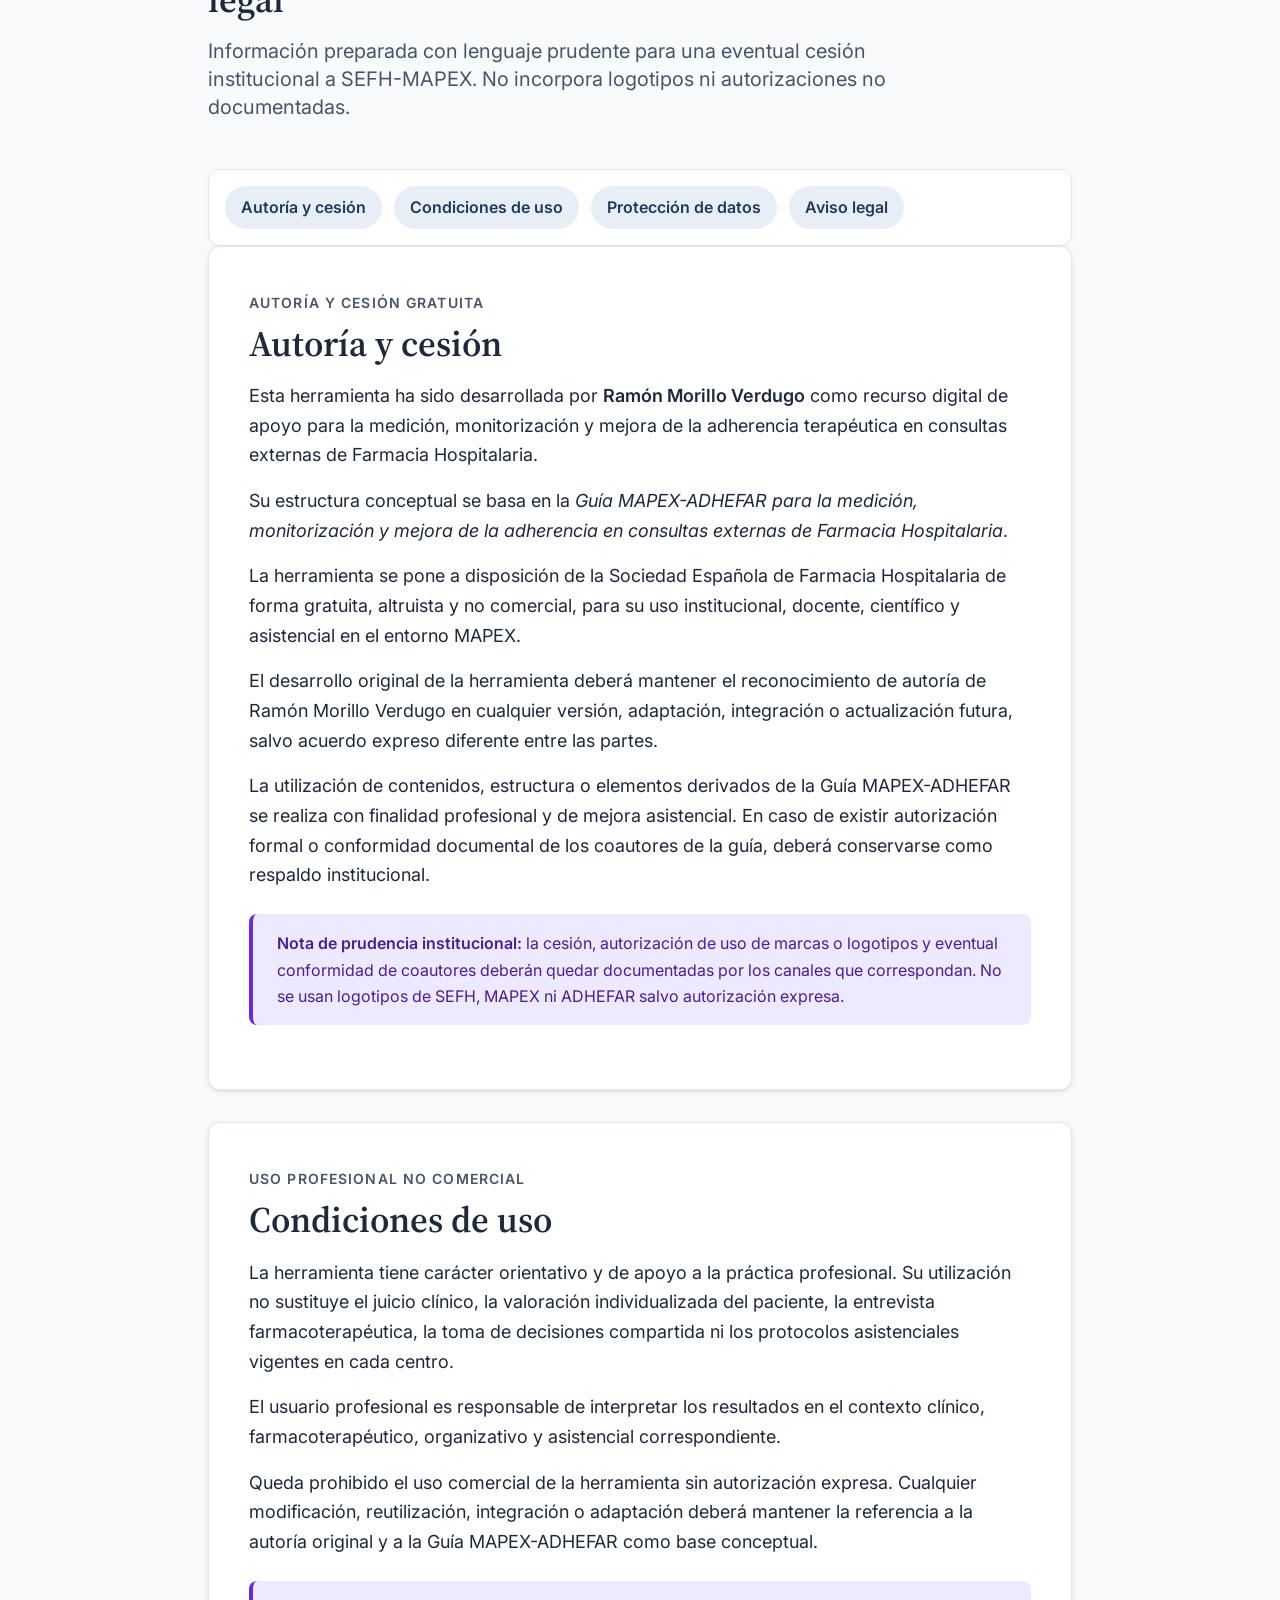
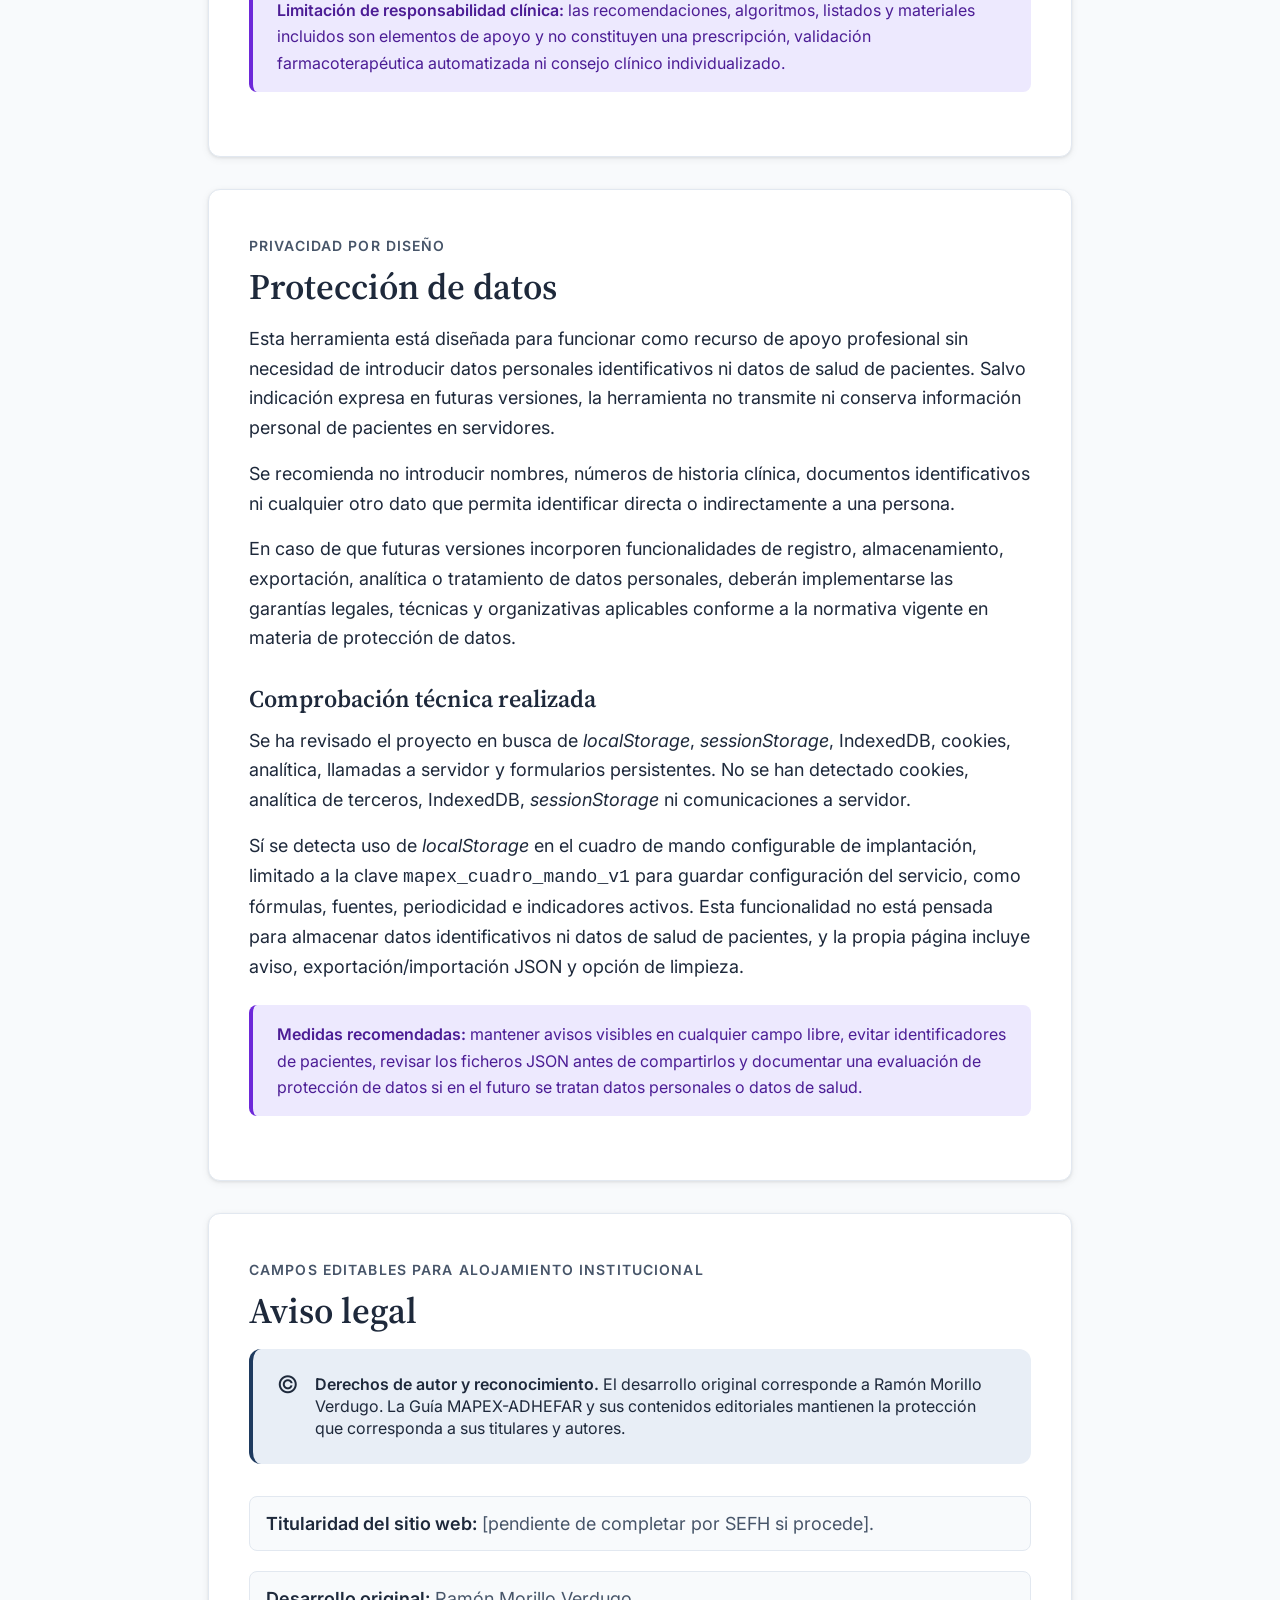
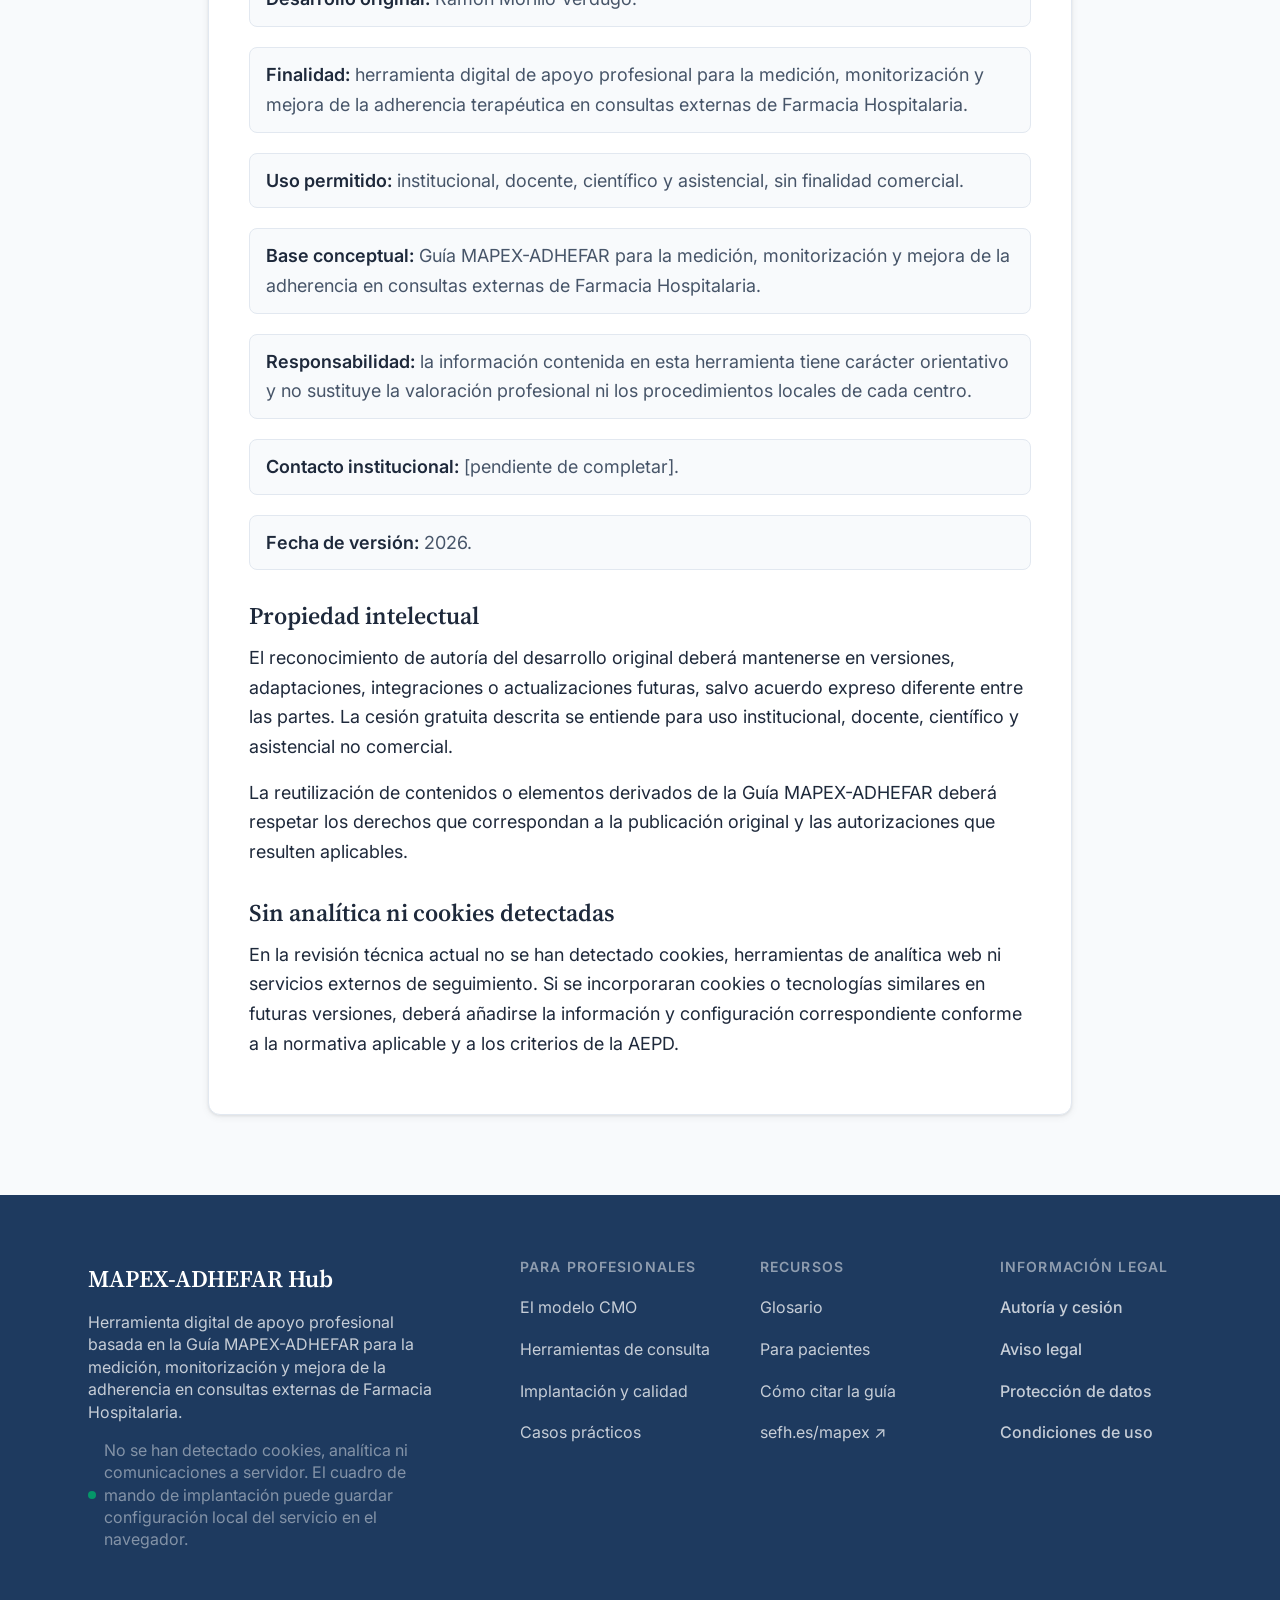
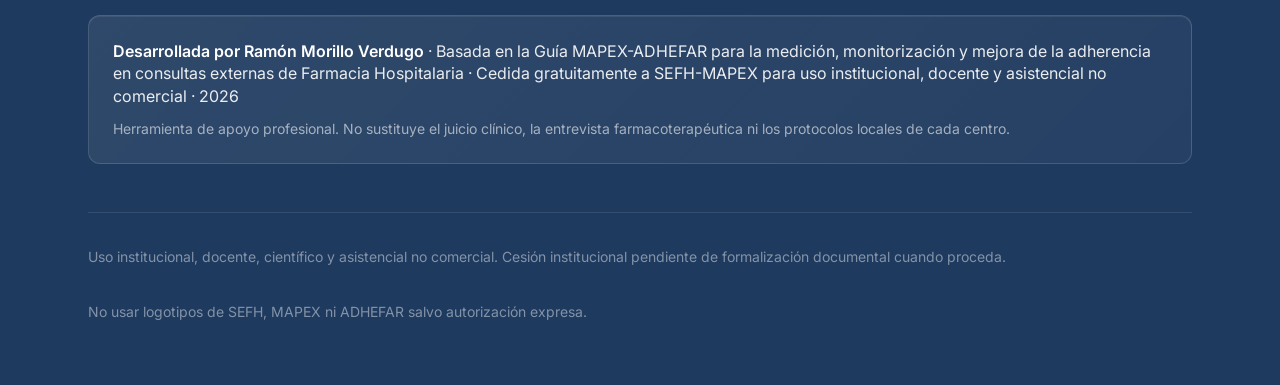
==== commit 4bb2ab2e: "Add institutional legal and authorship layer" ====
--- a/acerca.html
+++ b/acerca.html
@@ -4,7 +4,7 @@
   <meta charset="UTF-8">
   <meta name="viewport" content="width=device-width, initial-scale=1.0">
   <title>Acerca de — MAPEX-ADHEFAR Hub</title>
-  <meta name="description" content="Créditos, grupo ADHEFAR, iniciativa MAPEX, SEFH, cómo citar la guía y aviso legal del hub operativo MAPEX-ADHEFAR.">
+  <meta name="description" content="Autoría, cesión gratuita, condiciones de uso, protección de datos y aviso legal del hub MAPEX-ADHEFAR.">
   <meta property="og:title" content="Acerca de — MAPEX-ADHEFAR Hub">
   <meta property="og:type" content="website">
   <meta property="og:locale" content="es_ES">
@@ -26,7 +26,7 @@
       <div class="container">
         <span class="eyebrow">Créditos y contexto</span>
         <h1>Acerca de este recurso</h1>
-        <p class="lead">Quiénes somos, qué es ADHEFAR, MAPEX y SEFH, cómo citar la guía y aviso legal.</p>
+        <p class="lead">Autoría, base conceptual, cesión gratuita, condiciones de uso, protección de datos y aviso legal.</p>
       </div>
     </div>
 
@@ -35,9 +35,9 @@
         <div class="grid-2">
           <div class="prose">
             <h2 id="que-es-titulo">Qué es este hub</h2>
-            <p>Este sitio es el <strong>recurso operativo oficial</strong> de la <em>Guía MAPEX-ADHEFAR para la medición, monitorización y mejora de la adherencia en consultas externas de Farmacia Hospitalaria</em> (SEFH, 2026). La propia guía remite a esta URL como complemento para "operativizar su puesta en marcha".</p>
+            <p>Este sitio es una <strong>herramienta digital de apoyo profesional</strong> basada en la <em>Guía MAPEX-ADHEFAR para la medición, monitorización y mejora de la adherencia en consultas externas de Farmacia Hospitalaria</em> (2026). Su finalidad es facilitar la operativización de contenidos de la guía en entornos docentes, científicos y asistenciales.</p>
             <p>El hub ofrece herramientas interactivas, resúmenes propios y materiales de consulta basados en el contenido de la guía. <strong>No reproduce el texto íntegro de la publicación</strong>, que está protegida por derechos de autor de la SEFH. Para el texto completo, acuda a la publicación oficial.</p>
-            <p>Todo el contenido se procesa en el navegador del usuario. Esta web no recoge, almacena ni envía datos personales.</p>
+            <p>Todo el contenido se procesa en el navegador del usuario. Esta web no incorpora cookies ni analítica de terceros; el cuadro de mando de implantación puede guardar configuración local del servicio en <em>localStorage</em>, sin envío a servidores.</p>
           </div>
           <div>
             <div class="card" style="margin-bottom:var(--sp-5)">
@@ -132,31 +132,86 @@
     </section>
 
     <section class="section" aria-labelledby="legal-titulo">
-      <div class="container" style="max-width:860px">
-        <h2 id="legal" tabindex="-1">Aviso legal</h2>
-
-        <div class="notice notice-info" style="margin-bottom:var(--sp-6)">
-          <div class="notice-icon" aria-hidden="true">©</div>
-          <div>
-            <strong>Derechos de autor.</strong> El contenido íntegro de la <em>Guía MAPEX-ADHEFAR</em> está protegido por derechos de autor de la Sociedad Española de Farmacia Hospitalaria (SEFH). Este sitio web es su complemento operativo: ofrece resúmenes propios, herramientas prácticas y materiales de consulta, pero no reproduce la guía completa ni ninguno de sus capítulos en extenso.
-          </div>
-        </div>
-
-        <div class="prose">
-          <h3>Propiedad intelectual</h3>
-          <p>© Sociedad Española de Farmacia Hospitalaria (SEFH). Grupo ADHEFAR. 2026. Todos los derechos reservados sobre el contenido de la publicación original.</p>
-          <p>El código fuente de este sitio web es de libre uso no comercial para servicios de farmacia hospitalaria que deseen adaptarlo a sus necesidades locales, siempre manteniendo la atribución a la SEFH y al Grupo ADHEFAR.</p>
-
-          <h3>Privacidad y protección de datos</h3>
-          <p>Este sitio web no recoge, almacena, procesa ni transmite datos de carácter personal. Todas las herramientas interactivas funcionan íntegramente en el navegador del usuario. Si una herramienta utiliza el almacenamiento local del navegador (<em>localStorage</em>), lo indicará de forma explícita, advertirá de que los datos no se transmiten a ningún servidor y ofrecerá siempre la opción de exportar o eliminar dicha información.</p>
-          <p><strong>No introduzca en ningún campo de este sitio datos identificativos de pacientes</strong> (nombre, número de historia clínica, fecha de nacimiento u otros datos personales). Las herramientas están diseñadas para trabajar con datos anónimos o de configuración del servicio.</p>
-
-          <h3>Limitación de responsabilidad</h3>
-          <p>Este recurso tiene carácter educativo y de apoyo a la práctica profesional. No sustituye el juicio clínico del profesional sanitario ni la consulta de la publicación original. Las herramientas de ayuda a la decisión que aquí se ofrecen son orientativas. La responsabilidad sobre las decisiones clínicas recae siempre en el profesional que las toma, de acuerdo con las circunstancias individuales de cada paciente.</p>
-          <p>El contenido dirigido a pacientes y cuidadores tiene finalidad exclusivamente educativa y no constituye consejo médico individualizado. Ante cualquier duda relacionada con su tratamiento, el paciente debe consultar a su equipo sanitario.</p>
-
-          <h3>Sin analítica de terceros</h3>
-          <p>Este sitio no utiliza ninguna herramienta de analítica web que recoja o transmita datos personales de los visitantes.</p>
+      <div class="container" style="max-width:960px">
+        <div class="section-header">
+          <span class="eyebrow">Marco de uso institucional</span>
+          <h2 id="legal-titulo">Autoría, cesión, condiciones de uso y aviso legal</h2>
+          <p class="lead">Información preparada con lenguaje prudente para una eventual cesión institucional a SEFH-MAPEX. No incorpora logotipos ni autorizaciones no documentadas.</p>
+        </div>
+
+        <nav class="legal-toc" aria-label="Índice de información legal">
+          <a href="#autoria-cesion">Autoría y cesión</a>
+          <a href="#condiciones-uso">Condiciones de uso</a>
+          <a href="#proteccion-datos">Protección de datos</a>
+          <a href="#legal">Aviso legal</a>
+        </nav>
+
+        <div class="legal-shell">
+          <article class="legal-card" id="autoria-cesion" tabindex="-1" aria-labelledby="autoria-cesion-titulo">
+            <span class="eyebrow">Autoría y cesión gratuita</span>
+            <h2 id="autoria-cesion-titulo">Autoría y cesión</h2>
+            <div class="prose">
+              <p>Esta herramienta ha sido desarrollada por <strong>Ramón Morillo Verdugo</strong> como recurso digital de apoyo para la medición, monitorización y mejora de la adherencia terapéutica en consultas externas de Farmacia Hospitalaria.</p>
+              <p>Su estructura conceptual se basa en la <em>Guía MAPEX-ADHEFAR para la medición, monitorización y mejora de la adherencia en consultas externas de Farmacia Hospitalaria</em>.</p>
+              <p>La herramienta se pone a disposición de la Sociedad Española de Farmacia Hospitalaria de forma gratuita, altruista y no comercial, para su uso institucional, docente, científico y asistencial en el entorno MAPEX.</p>
+              <p>El desarrollo original de la herramienta deberá mantener el reconocimiento de autoría de Ramón Morillo Verdugo en cualquier versión, adaptación, integración o actualización futura, salvo acuerdo expreso diferente entre las partes.</p>
+              <p>La utilización de contenidos, estructura o elementos derivados de la Guía MAPEX-ADHEFAR se realiza con finalidad profesional y de mejora asistencial. En caso de existir autorización formal o conformidad documental de los coautores de la guía, deberá conservarse como respaldo institucional.</p>
+              <div class="legal-highlight"><strong>Nota de prudencia institucional:</strong> la cesión, autorización de uso de marcas o logotipos y eventual conformidad de coautores deberán quedar documentadas por los canales que correspondan. No se usan logotipos de SEFH, MAPEX ni ADHEFAR salvo autorización expresa.</div>
+            </div>
+          </article>
+
+          <article class="legal-card" id="condiciones-uso" tabindex="-1" aria-labelledby="condiciones-uso-titulo">
+            <span class="eyebrow">Uso profesional no comercial</span>
+            <h2 id="condiciones-uso-titulo">Condiciones de uso</h2>
+            <div class="prose">
+              <p>La herramienta tiene carácter orientativo y de apoyo a la práctica profesional. Su utilización no sustituye el juicio clínico, la valoración individualizada del paciente, la entrevista farmacoterapéutica, la toma de decisiones compartida ni los protocolos asistenciales vigentes en cada centro.</p>
+              <p>El usuario profesional es responsable de interpretar los resultados en el contexto clínico, farmacoterapéutico, organizativo y asistencial correspondiente.</p>
+              <p>Queda prohibido el uso comercial de la herramienta sin autorización expresa. Cualquier modificación, reutilización, integración o adaptación deberá mantener la referencia a la autoría original y a la Guía MAPEX-ADHEFAR como base conceptual.</p>
+              <div class="legal-highlight"><strong>Limitación de responsabilidad clínica:</strong> las recomendaciones, algoritmos, listados y materiales incluidos son elementos de apoyo y no constituyen una prescripción, validación farmacoterapéutica automatizada ni consejo clínico individualizado.</div>
+            </div>
+          </article>
+
+          <article class="legal-card" id="proteccion-datos" tabindex="-1" aria-labelledby="proteccion-datos-titulo">
+            <span class="eyebrow">Privacidad por diseño</span>
+            <h2 id="proteccion-datos-titulo">Protección de datos</h2>
+            <div class="prose">
+              <p>Esta herramienta está diseñada para funcionar como recurso de apoyo profesional sin necesidad de introducir datos personales identificativos ni datos de salud de pacientes. Salvo indicación expresa en futuras versiones, la herramienta no transmite ni conserva información personal de pacientes en servidores.</p>
+              <p>Se recomienda no introducir nombres, números de historia clínica, documentos identificativos ni cualquier otro dato que permita identificar directa o indirectamente a una persona.</p>
+              <p>En caso de que futuras versiones incorporen funcionalidades de registro, almacenamiento, exportación, analítica o tratamiento de datos personales, deberán implementarse las garantías legales, técnicas y organizativas aplicables conforme a la normativa vigente en materia de protección de datos.</p>
+              <h3>Comprobación técnica realizada</h3>
+              <p>Se ha revisado el proyecto en busca de <em>localStorage</em>, <em>sessionStorage</em>, IndexedDB, cookies, analítica, llamadas a servidor y formularios persistentes. No se han detectado cookies, analítica de terceros, IndexedDB, <em>sessionStorage</em> ni comunicaciones a servidor.</p>
+              <p>Sí se detecta uso de <em>localStorage</em> en el cuadro de mando configurable de implantación, limitado a la clave <code>mapex_cuadro_mando_v1</code> para guardar configuración del servicio, como fórmulas, fuentes, periodicidad e indicadores activos. Esta funcionalidad no está pensada para almacenar datos identificativos ni datos de salud de pacientes, y la propia página incluye aviso, exportación/importación JSON y opción de limpieza.</p>
+              <div class="legal-highlight"><strong>Medidas recomendadas:</strong> mantener avisos visibles en cualquier campo libre, evitar identificadores de pacientes, revisar los ficheros JSON antes de compartirlos y documentar una evaluación de protección de datos si en el futuro se tratan datos personales o datos de salud.</div>
+            </div>
+          </article>
+
+          <article class="legal-card" id="legal" tabindex="-1" aria-labelledby="aviso-legal-titulo">
+            <span class="eyebrow">Campos editables para alojamiento institucional</span>
+            <h2 id="aviso-legal-titulo">Aviso legal</h2>
+            <div class="notice notice-info" style="margin-bottom:var(--sp-6)">
+              <div class="notice-icon" aria-hidden="true">©</div>
+              <div>
+                <strong>Derechos de autor y reconocimiento.</strong> El desarrollo original corresponde a Ramón Morillo Verdugo. La Guía MAPEX-ADHEFAR y sus contenidos editoriales mantienen la protección que corresponda a sus titulares y autores.
+              </div>
+            </div>
+            <div class="prose">
+              <ul class="legal-field-list">
+                <li><strong>Titularidad del sitio web:</strong> [pendiente de completar por SEFH si procede].</li>
+                <li><strong>Desarrollo original:</strong> Ramón Morillo Verdugo.</li>
+                <li><strong>Finalidad:</strong> herramienta digital de apoyo profesional para la medición, monitorización y mejora de la adherencia terapéutica en consultas externas de Farmacia Hospitalaria.</li>
+                <li><strong>Uso permitido:</strong> institucional, docente, científico y asistencial, sin finalidad comercial.</li>
+                <li><strong>Base conceptual:</strong> Guía MAPEX-ADHEFAR para la medición, monitorización y mejora de la adherencia en consultas externas de Farmacia Hospitalaria.</li>
+                <li><strong>Responsabilidad:</strong> la información contenida en esta herramienta tiene carácter orientativo y no sustituye la valoración profesional ni los procedimientos locales de cada centro.</li>
+                <li><strong>Contacto institucional:</strong> [pendiente de completar].</li>
+                <li><strong>Fecha de versión:</strong> 2026.</li>
+              </ul>
+              <h3>Propiedad intelectual</h3>
+              <p>El reconocimiento de autoría del desarrollo original deberá mantenerse en versiones, adaptaciones, integraciones o actualizaciones futuras, salvo acuerdo expreso diferente entre las partes. La cesión gratuita descrita se entiende para uso institucional, docente, científico y asistencial no comercial.</p>
+              <p>La reutilización de contenidos o elementos derivados de la Guía MAPEX-ADHEFAR deberá respetar los derechos que correspondan a la publicación original y las autorizaciones que resulten aplicables.</p>
+              <h3>Sin analítica ni cookies detectadas</h3>
+              <p>En la revisión técnica actual no se han detectado cookies, herramientas de analítica web ni servicios externos de seguimiento. Si se incorporaran cookies o tecnologías similares en futuras versiones, deberá añadirse la información y configuración correspondiente conforme a la normativa aplicable y a los criterios de la AEPD.</p>
+            </div>
+          </article>
         </div>
       </div>
     </section>
--- a/css/layout.css
+++ b/css/layout.css
@@ -297,3 +297,131 @@
 @media (min-width: 768px) {
   .page-hero h1 { font-size: var(--fs-3xl); }
 }
+
+/* ===== FOOTER LEGAL / AUTORÍA ===== */
+.footer-brand-wide p {
+  max-width: 62ch;
+}
+
+.footer-legal-links a {
+  font-weight: var(--fw-medium);
+}
+
+.footer-attribution {
+  margin-top: var(--sp-8);
+  padding: var(--sp-5);
+  border: 1px solid rgba(255,255,255,.14);
+  border-radius: var(--radius-card);
+  background: linear-gradient(135deg, rgba(255,255,255,.08), rgba(255,255,255,.035));
+  box-shadow: inset 0 1px 0 rgba(255,255,255,.08);
+}
+.footer-attribution p {
+  font-size: var(--fs-xs);
+  color: rgba(255,255,255,.72);
+  line-height: var(--lh-snug);
+  margin-bottom: var(--sp-3);
+}
+.footer-attribution p:first-child {
+  font-size: var(--fs-sm);
+  color: rgba(255,255,255,.9);
+}
+.footer-attribution p:last-child {
+  margin-bottom: 0;
+  color: rgba(255,255,255,.58);
+}
+.footer-attribution strong {
+  color: #fff;
+}
+
+@media (min-width: 960px) {
+  .footer-brand-wide {
+    padding-right: var(--sp-6);
+  }
+}
+
+/* ===== PÁGINA LEGAL / CESIÓN ===== */
+.legal-shell {
+  display: grid;
+  gap: var(--sp-6);
+}
+
+.legal-toc {
+  display: flex;
+  flex-wrap: wrap;
+  gap: var(--sp-3);
+  padding: var(--sp-4);
+  border: 1px solid var(--c-borde-claro);
+  border-radius: var(--radius-card);
+  background: var(--c-superficie);
+  box-shadow: var(--shadow-xs);
+}
+.legal-toc a {
+  display: inline-flex;
+  align-items: center;
+  min-height: 40px;
+  padding: var(--sp-2) var(--sp-4);
+  border-radius: var(--radius-pill);
+  background: var(--c-institucional-claro);
+  color: var(--c-institucional);
+  font-size: var(--fs-sm);
+  font-weight: var(--fw-semi);
+  text-decoration: none;
+}
+.legal-toc a:hover,
+.legal-toc a:focus-visible {
+  background: var(--c-acento-claro);
+  color: var(--c-acento-texto);
+}
+
+.legal-card {
+  background: var(--c-superficie);
+  border: 1px solid var(--c-borde-claro);
+  border-radius: var(--radius-card);
+  padding: clamp(var(--sp-5), 4vw, var(--sp-7));
+  box-shadow: var(--shadow-sm);
+  scroll-margin-top: 96px;
+}
+.legal-card h2 {
+  margin-bottom: var(--sp-4);
+}
+.legal-card h3 {
+  margin-top: var(--sp-6);
+  margin-bottom: var(--sp-3);
+  font-size: var(--fs-lg);
+}
+.legal-card .eyebrow {
+  margin-bottom: var(--sp-2);
+}
+.legal-card ul {
+  color: var(--c-texto-secundario);
+}
+
+.legal-highlight {
+  margin-block: var(--sp-5);
+  padding: var(--sp-4) var(--sp-5);
+  border-left: 4px solid var(--c-acento);
+  border-radius: var(--radius);
+  background: var(--c-acento-claro);
+  color: var(--c-acento-texto);
+  font-size: var(--fs-sm);
+}
+.legal-highlight strong {
+  color: var(--c-acento-texto);
+}
+
+.legal-field-list {
+  display: grid;
+  gap: var(--sp-3);
+  padding: 0;
+  list-style: none;
+}
+.legal-field-list li {
+  padding: var(--sp-3) var(--sp-4);
+  border: 1px solid var(--c-borde-claro);
+  border-radius: var(--radius);
+  background: var(--c-fondo);
+  color: var(--c-texto-secundario);
+}
+.legal-field-list strong {
+  color: var(--c-texto);
+}
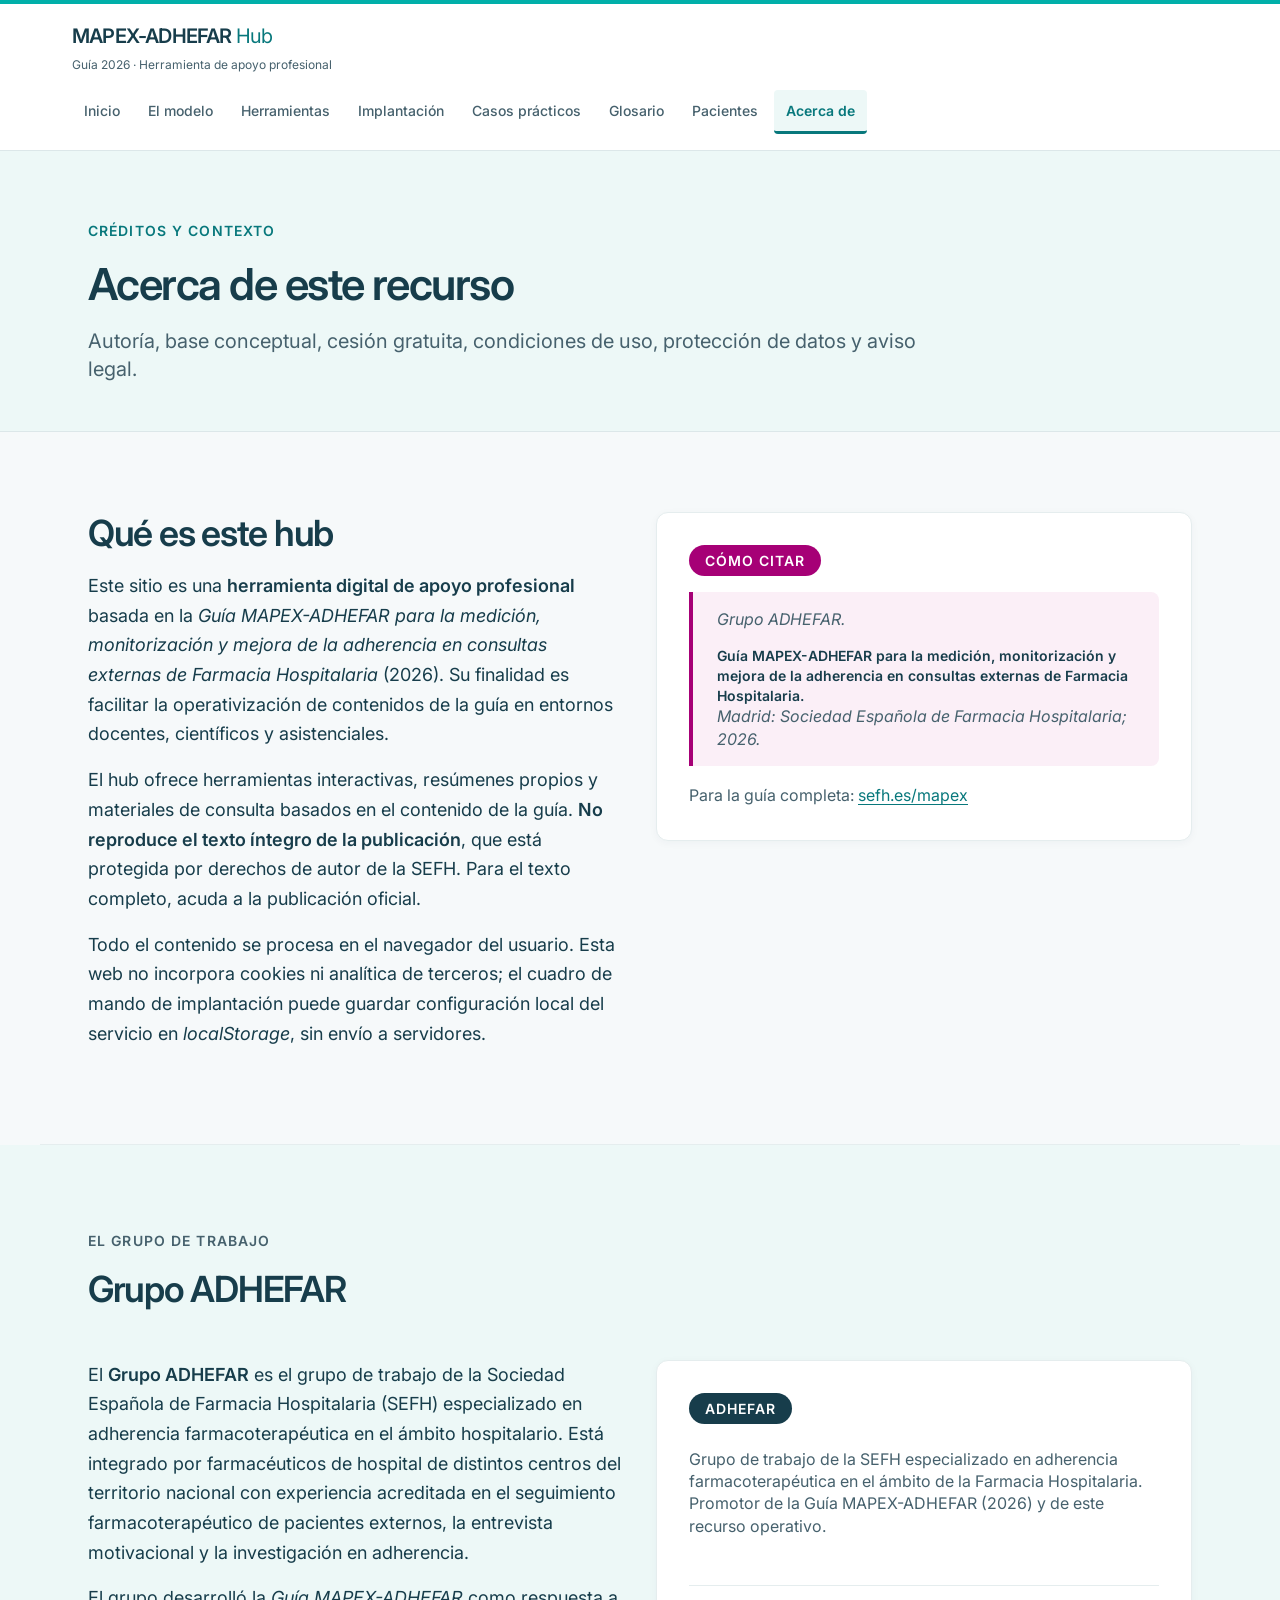
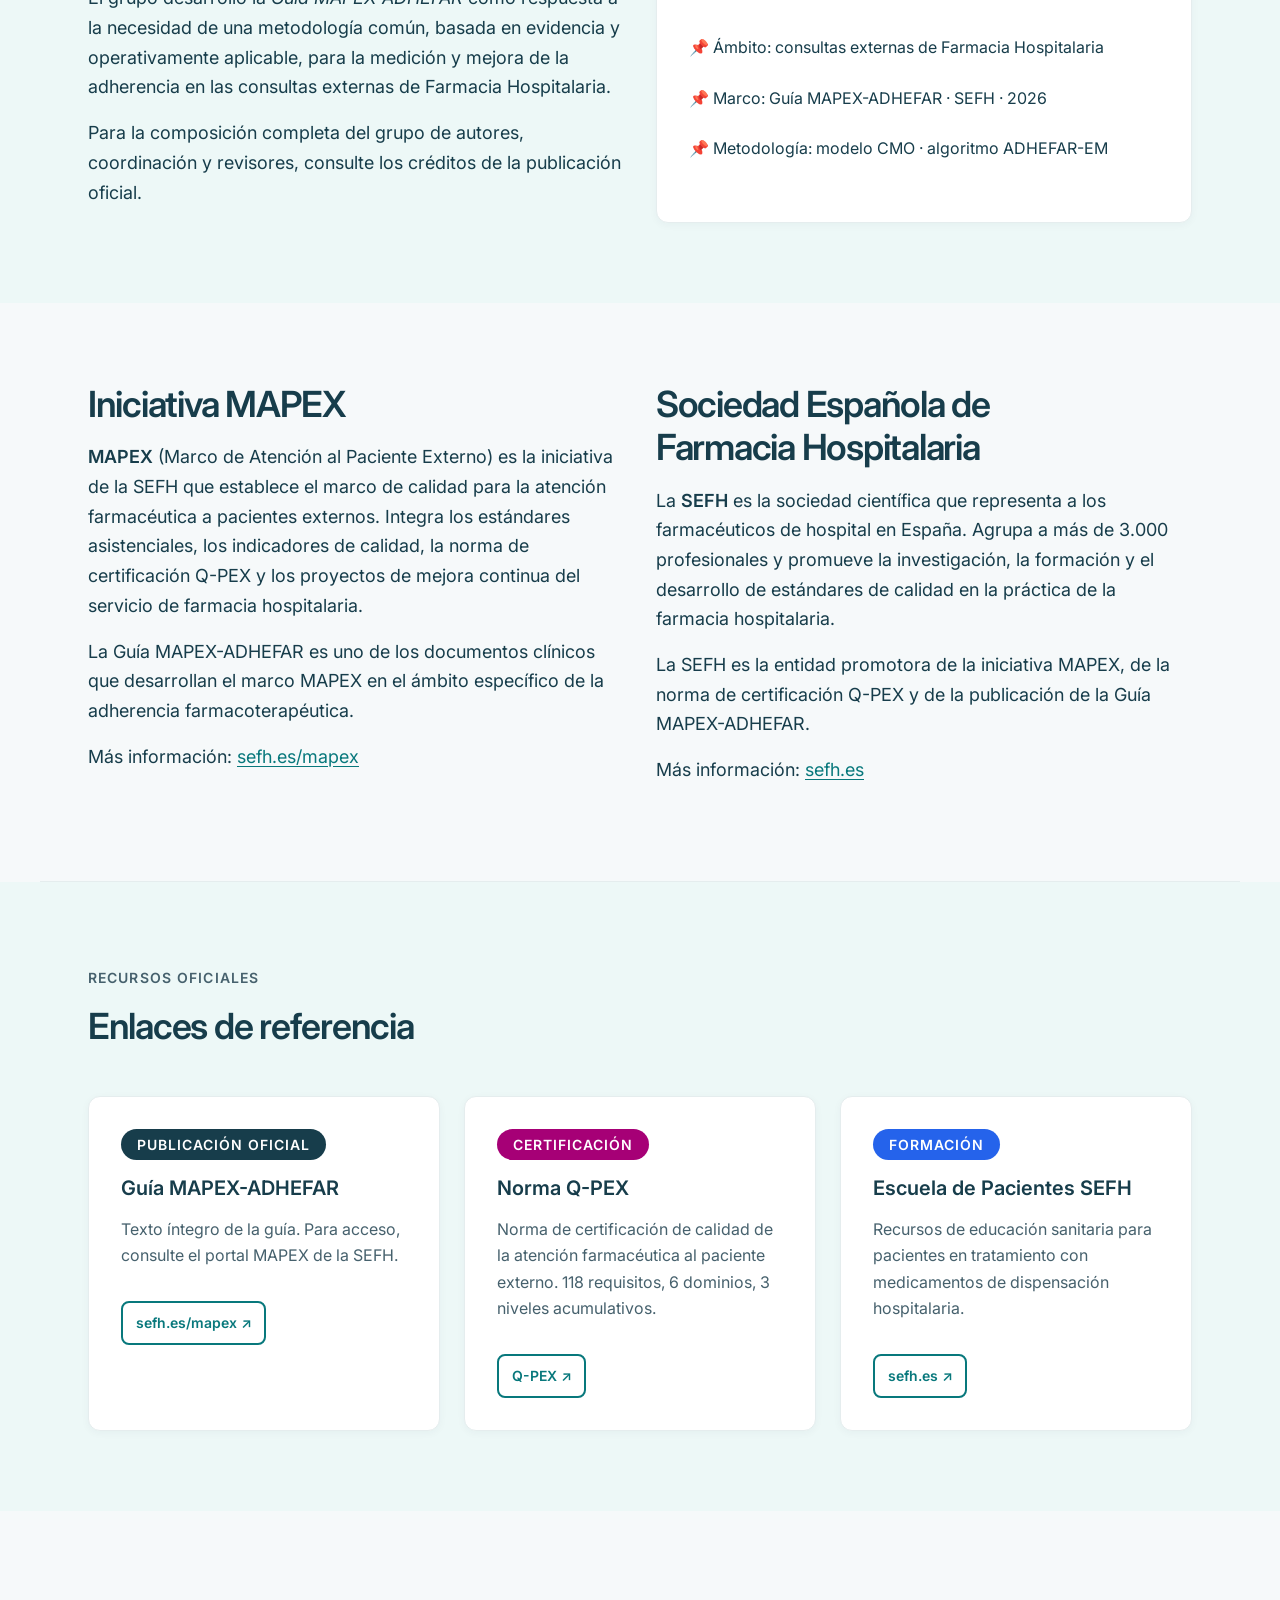
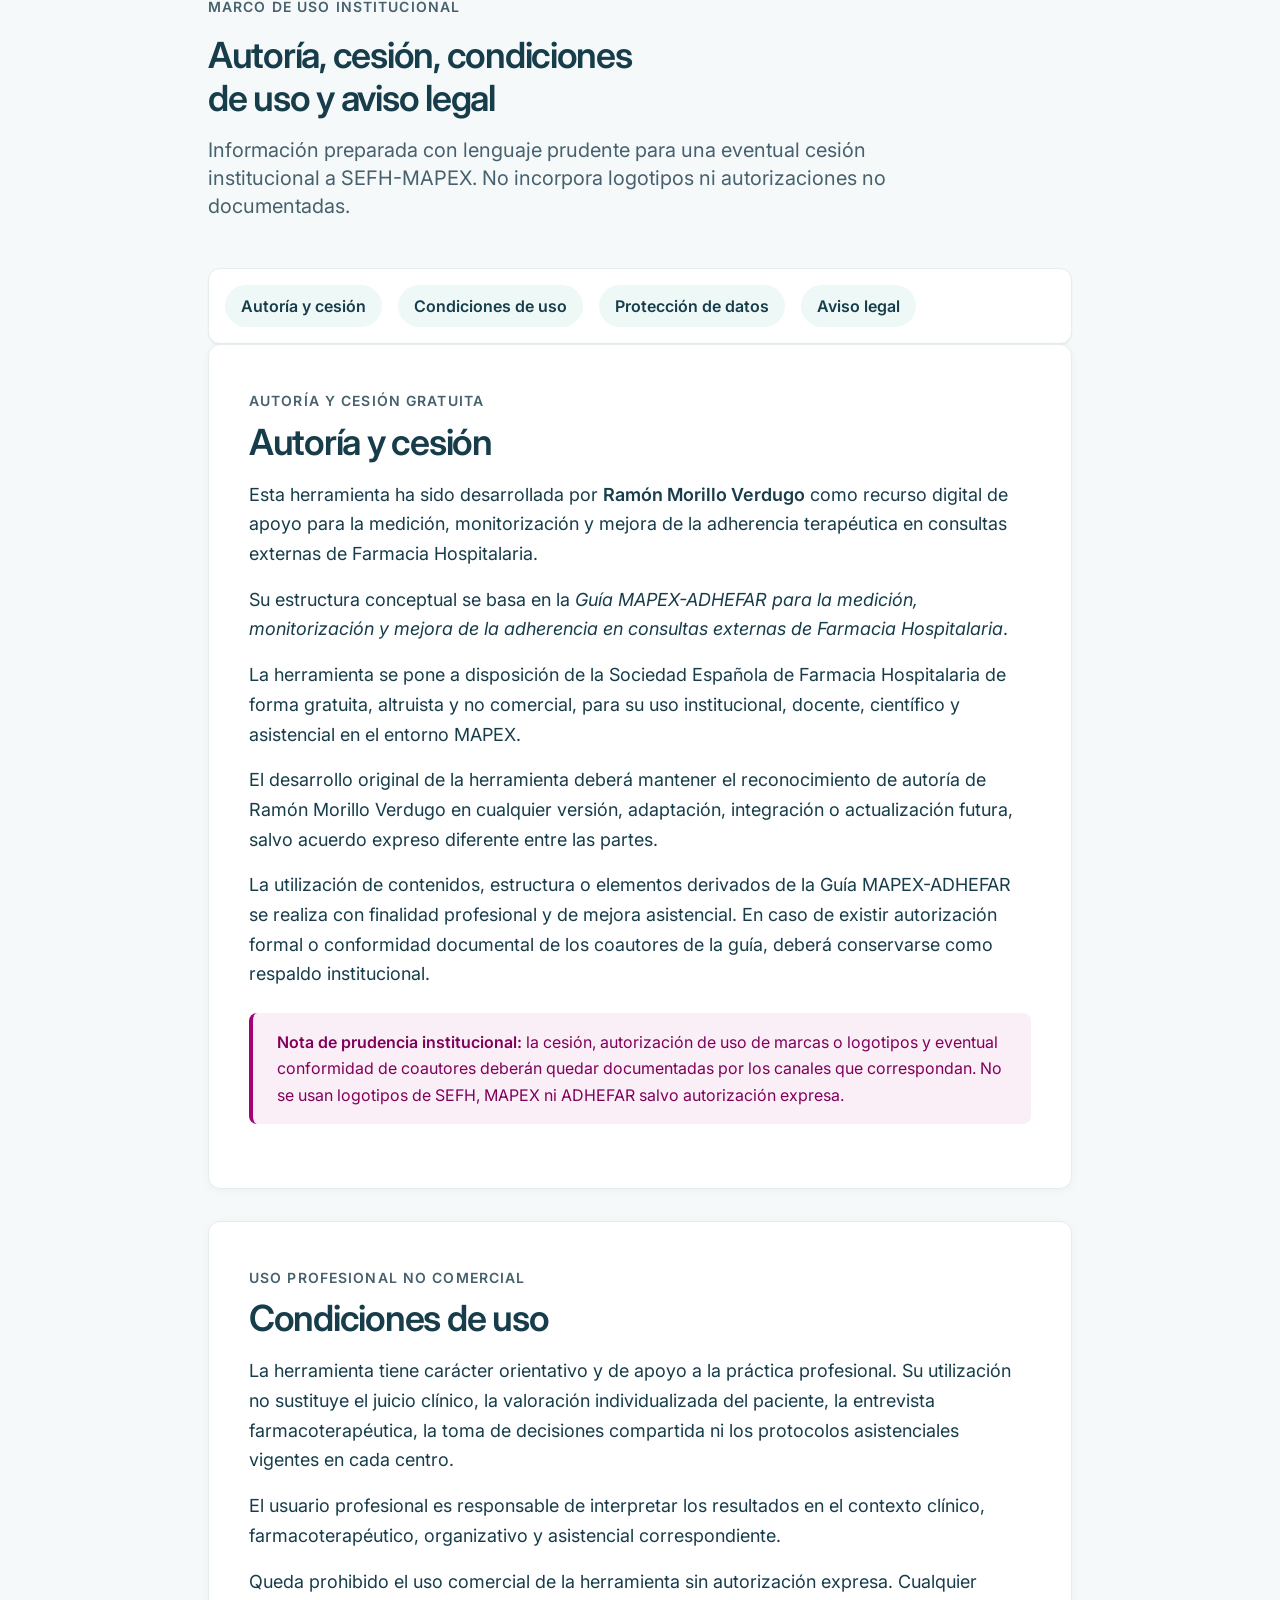
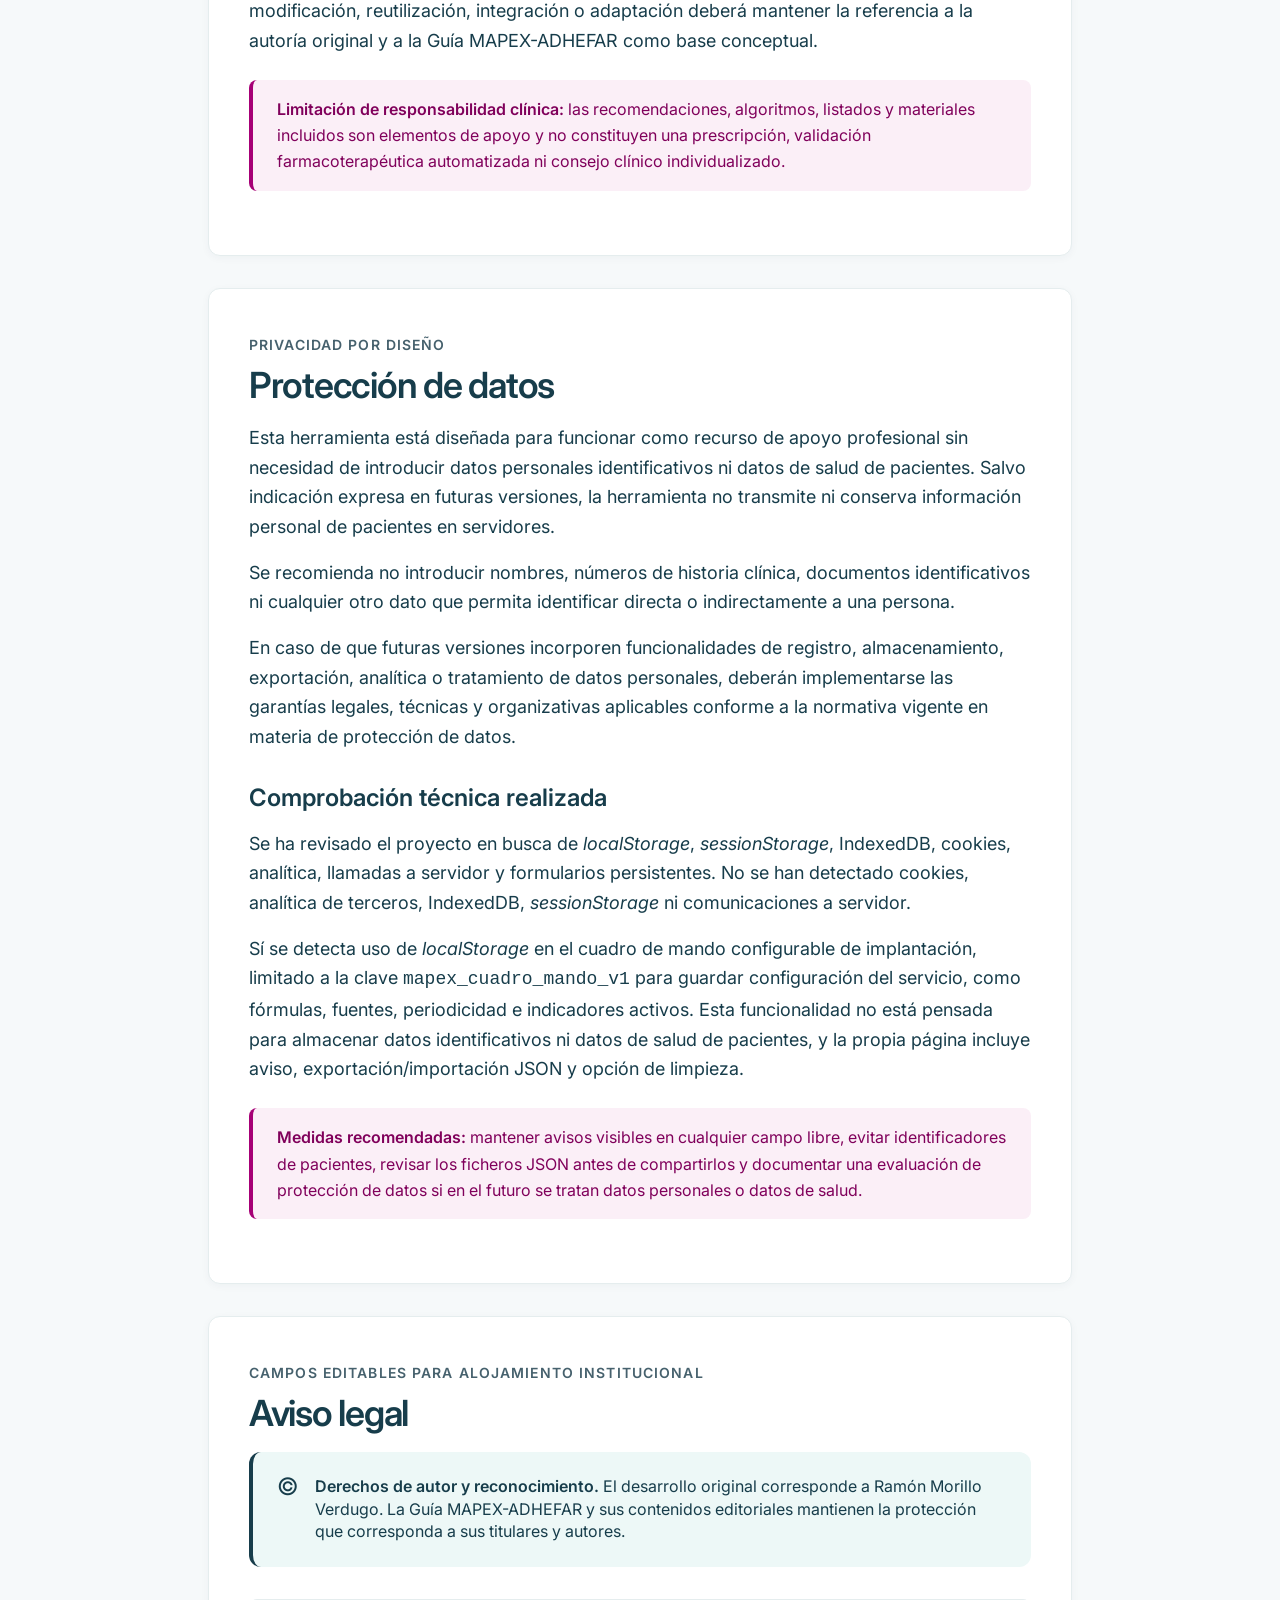
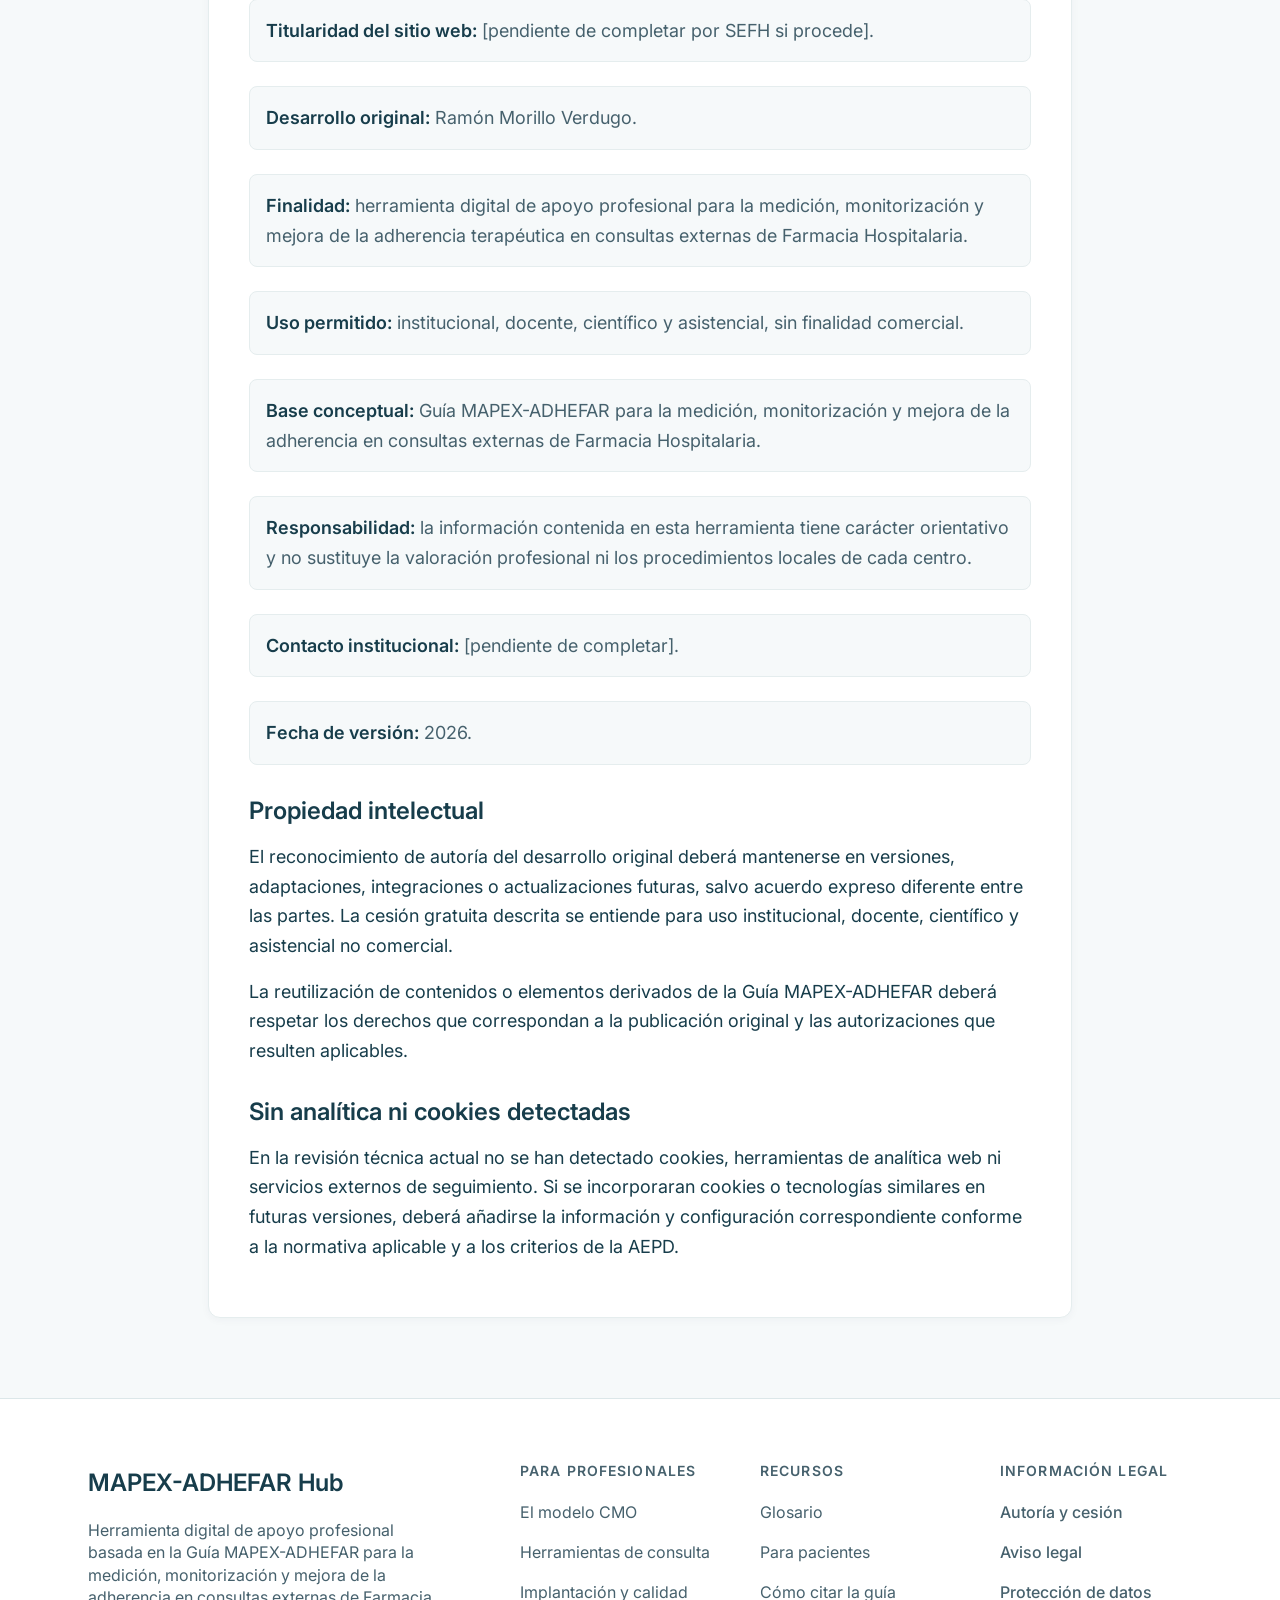
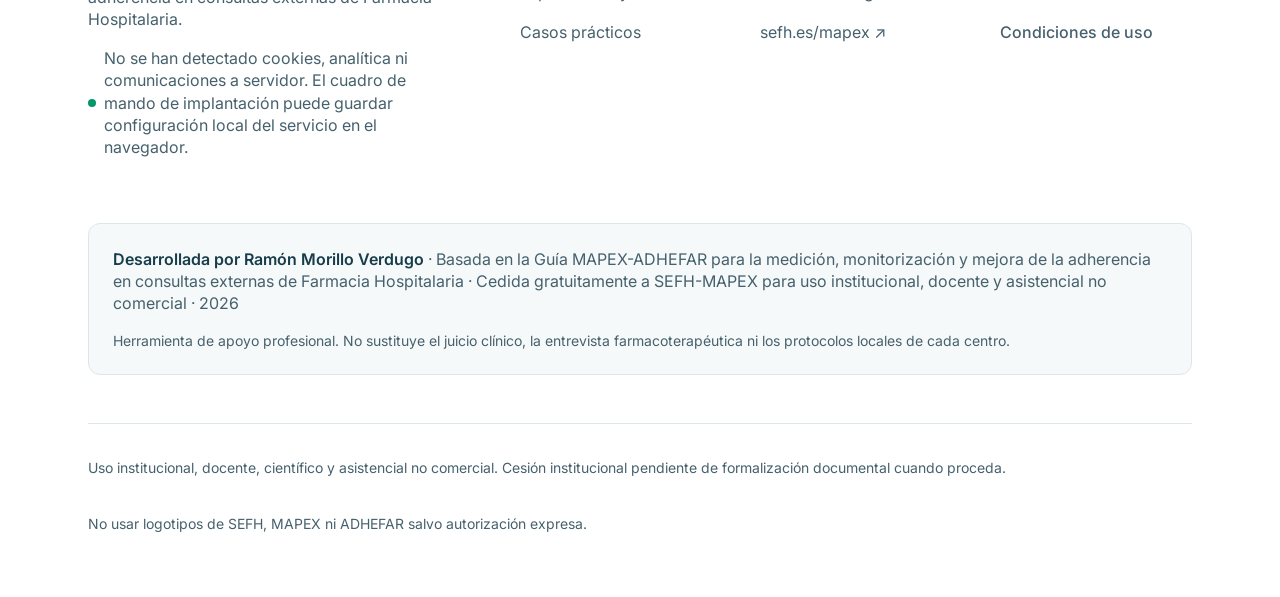
==== commit 410d9781: "Redesign MAPEX-ADHEFAR visual identity and accessibility" ====
--- a/acerca.html
+++ b/acerca.html
@@ -10,7 +10,7 @@
   <meta property="og:locale" content="es_ES">
   <link rel="preconnect" href="https://fonts.googleapis.com">
   <link rel="preconnect" href="https://fonts.gstatic.com" crossorigin>
-  <link href="https://fonts.googleapis.com/css2?family=Inter:wght@400;500;600&family=Source+Serif+4:wght@400;600&display=swap" rel="stylesheet">
+  <link href="https://fonts.googleapis.com/css2?family=Inter:wght@400;500;600&display=swap" rel="stylesheet">
   <link rel="stylesheet" href="css/tokens.css">
   <link rel="stylesheet" href="css/base.css">
   <link rel="stylesheet" href="css/layout.css">
--- a/css/tokens.css
+++ b/css/tokens.css
@@ -15,12 +15,21 @@
   --c-oportunidad-oscuro: #047857;
   --c-oportunidad-texto: #065F46;
 
+  /* Identidad visual orientativa; no son códigos corporativos oficiales.
+     Los tokens CMO y del semáforo conservan su significado documentado. */
+  --c-marca: #08787C;
+  --c-marca-hover: #06666A;
+  --c-marca-vivo: #00AFA9;
+  --c-marca-claro: #EDF8F7;
+  --c-control-borde: #738C96;
+  --c-foco: #08787C;
+
   /* Institucional */
-  --c-institucional: #1E3A5F;
-  --c-institucional-claro: #E8EEF6;
-  --c-acento: #6D28D9;
-  --c-acento-claro: #EDE9FE;
-  --c-acento-texto: #4C1D95;
+  --c-institucional: #173D4B;
+  --c-institucional-claro: #EDF8F7;
+  --c-acento: #A60076;
+  --c-acento-claro: #FBEFF7;
+  --c-acento-texto: #80005B;
 
   /* Semáforo */
   --c-ok: #059669;
@@ -31,16 +40,16 @@
   --c-no-claro: #FEE2E2;
 
   /* Neutros */
-  --c-fondo: #F8FAFC;
+  --c-fondo: #F6F9FA;
   --c-superficie: #FFFFFF;
-  --c-texto: #1E293B;
-  --c-texto-secundario: #475569;
-  --c-texto-tenue: #94A3B8;
-  --c-borde: #CBD5E1;
-  --c-borde-claro: #E2E8F0;
+  --c-texto: #173D4B;
+  --c-texto-secundario: #46616D;
+  --c-texto-tenue: #566F7A;
+  --c-borde: #DCE7E9;
+  --c-borde-claro: #E5EDEE;
 
   /* Tipografía */
-  --ff-display: 'Source Serif 4', Georgia, serif;
+  --ff-display: 'Inter', system-ui, -apple-system, sans-serif;
   --ff-body: 'Inter', system-ui, -apple-system, sans-serif;
 
   --fs-xs:   0.778rem;  /* ~14px */
@@ -62,10 +71,10 @@
   --lh-base:   1.65;
   --lh-loose:  1.8;
 
-  /* Espaciado (base 4px) */
+  /* Escala principal de 8 px; 4 px para detalles ópticos. */
   --sp-1:  0.222rem;  /* 4px  */
   --sp-2:  0.444rem;  /* 8px  */
-  --sp-3:  0.667rem;  /* 12px */
+  --sp-3:  0.889rem;  /* 16px */
   --sp-4:  0.889rem;  /* 16px */
   --sp-5:  1.333rem;  /* 24px */
   --sp-6:  1.778rem;  /* 32px */
@@ -83,11 +92,17 @@
   --radius-lg:    16px;
   --radius-pill:  999px;
 
+  /* Alias usados por componentes de pacientes */
+  --r-sm: var(--radius-sm);
+  --r-md: var(--radius-card);
+
   /* Sombras */
   --shadow-xs: 0 1px 2px rgba(0,0,0,.06);
-  --shadow-sm: 0 1px 3px rgba(0,0,0,.08), 0 2px 8px rgba(0,0,0,.06);
-  --shadow-md: 0 2px 6px rgba(0,0,0,.08), 0 8px 24px rgba(0,0,0,.08);
+  --shadow-sm: 0 2px 8px rgba(23,61,75,.04);
+  --shadow-md: 0 6px 20px rgba(23,61,75,.08);
   --shadow-lg: 0 4px 12px rgba(0,0,0,.08), 0 16px 48px rgba(0,0,0,.1);
+
+  --header-h: 148px;
 
   /* Anchura máxima */
   --max-w: 1200px;
@@ -106,3 +121,5 @@
     --t-slow: 0ms;
   }
 }
+
+@media (max-width: 1023px) { :root { --header-h: 96px; } }
--- a/css/base.css
+++ b/css/base.css
@@ -43,12 +43,12 @@
 p:last-child { margin-bottom: 0; }
 
 a {
-  color: var(--c-capacidad);
+  color: var(--c-marca);
   text-decoration: underline;
   text-underline-offset: 3px;
   transition: color var(--t-fast);
 }
-a:hover { color: var(--c-capacidad-oscuro); }
+a:hover { color: var(--c-marca-hover); }
 
 strong { font-weight: var(--fw-semi); }
 
@@ -73,7 +73,7 @@
 
 /* Accesibilidad: foco visible */
 :focus-visible {
-  outline: 3px solid var(--c-acento);
+  outline: 3px solid var(--c-foco);
   outline-offset: 2px;
   border-radius: var(--radius-sm);
 }
@@ -179,3 +179,15 @@
   letter-spacing: .05em;
 }
 tr:last-child td { border-bottom: none; }
+
+/* La cabecera sticky no debe ocultar destinos ni el foco. */
+html { scroll-padding-top: 160px; }
+[id] { scroll-margin-top: 160px; }
+h1, h2 { letter-spacing: -.035em; text-wrap: balance; }
+input, select, textarea { min-width: 0; }
+input[type="checkbox"], input[type="radio"] { accent-color: var(--c-marca); }
+button, a, input, select, textarea { -webkit-tap-highlight-color: transparent; }
+@media (prefers-reduced-motion: reduce) {
+  html { scroll-behavior: auto; }
+  *, *::before, *::after { animation-duration: .01ms !important; transition-duration: .01ms !important; }
+}
--- a/css/layout.css
+++ b/css/layout.css
@@ -1,139 +1,64 @@
-/* ===== HEADER / NAV ===== */
+/* ===== CABECERA COMPARTIDA ===== */
 .site-header {
-  position: sticky;
-  top: 0;
-  z-index: 100;
-  background: var(--c-institucional);
-  box-shadow: 0 1px 0 rgba(255,255,255,.08), var(--shadow-sm);
-}
-
+  position: sticky; top: 0; z-index: 100;
+  background: var(--c-superficie);
+  border-top: 4px solid var(--c-marca-vivo);
+  border-bottom: 1px solid var(--c-borde);
+}
 .navbar {
-  display: flex;
-  align-items: center;
-  gap: var(--sp-4);
-  padding-block: var(--sp-3);
-  max-width: var(--max-w);
-  margin-inline: auto;
-  padding-inline: var(--sp-5);
-}
-
-.nav-brand {
-  display: flex;
-  align-items: center;
-  gap: var(--sp-3);
-  text-decoration: none;
-  flex-shrink: 0;
-}
-.nav-logo {
-  display: flex;
-  flex-direction: column;
-  line-height: 1;
-}
-.nav-logo-title {
-  font-family: var(--ff-display);
-  font-size: var(--fs-md);
-  font-weight: var(--fw-semi);
-  color: #fff;
-  letter-spacing: -.01em;
-}
-.nav-logo-sub {
-  font-size: var(--fs-xs);
-  color: rgba(255,255,255,.6);
-  letter-spacing: .04em;
-}
-
-.nav-menu {
-  display: none;
-  list-style: none;
-  padding: 0;
-  margin: 0;
-  gap: 0;
-}
-
+  position: relative; display: flex; flex-wrap: wrap; align-items: center;
+  gap: var(--sp-4); max-width: var(--max-w); margin-inline: auto;
+  padding: var(--sp-4) var(--sp-5);
+}
+.nav-brand { display: flex; align-items: center; text-decoration: none; min-width: 0; }
+.nav-logo { display: flex; flex-direction: column; gap: 8px; }
+.nav-logo-title { font-size: var(--fs-md); font-weight: 600; color: var(--c-texto); letter-spacing: -.04em; line-height: 1.2; }
+.nav-logo-title span { color: var(--c-marca); font-weight: 400; }
+.nav-logo-sub { font-size: .667rem; color: var(--c-texto-secundario); line-height: 1.5; }
+.nav-menu { display: none; list-style: none; padding: 0; margin: 0; gap: 4px; }
+.nav-menu li { margin: 0; }
 .nav-menu a {
-  display: block;
-  padding: var(--sp-3) var(--sp-4);
-  font-size: var(--fs-sm);
-  font-weight: var(--fw-medium);
-  color: rgba(255,255,255,.85);
-  text-decoration: none;
-  border-radius: var(--radius);
+  display: flex; align-items: center; min-height: 44px; padding: 8px 12px;
+  font-size: var(--fs-xs); font-weight: 500; color: var(--c-texto-secundario);
+  text-decoration: none; border-radius: var(--radius-sm);
+  border-bottom: 3px solid transparent; white-space: nowrap;
   transition: color var(--t-fast), background var(--t-fast);
-  white-space: nowrap;
-}
-.nav-menu a:hover,
-.nav-menu a[aria-current="page"] {
-  color: #fff;
-  background: rgba(255,255,255,.12);
-}
-.nav-menu a[aria-current="page"] {
-  font-weight: var(--fw-semi);
-}
-
+}
+.nav-menu a:hover { background: var(--c-fondo); color: var(--c-marca); }
+.nav-menu a[aria-current="page"] { color: var(--c-marca); background: var(--c-marca-claro); border-bottom-color: var(--c-marca); font-weight: 600; }
 .nav-toggle {
-  display: flex;
-  flex-direction: column;
-  justify-content: center;
-  gap: 5px;
-  width: 40px;
-  height: 40px;
-  background: none;
-  border: none;
-  cursor: pointer;
-  padding: var(--sp-2);
-  border-radius: var(--radius);
-  margin-left: auto;
-  flex-shrink: 0;
-}
-.nav-toggle span {
-  display: block;
-  width: 22px;
-  height: 2px;
-  background: #fff;
-  border-radius: var(--radius-pill);
-  transition: transform var(--t-base), opacity var(--t-base);
-}
-.nav-toggle[aria-expanded="true"] span:nth-child(1) {
-  transform: translateY(7px) rotate(45deg);
-}
-.nav-toggle[aria-expanded="true"] span:nth-child(2) {
-  opacity: 0;
-}
-.nav-toggle[aria-expanded="true"] span:nth-child(3) {
-  transform: translateY(-7px) rotate(-45deg);
-}
-
-/* Mobile nav open */
+  display: flex; flex-direction: column; justify-content: center; gap: 5px;
+  width: 44px; height: 44px; margin-left: auto; padding: 10px;
+  background: var(--c-superficie); border: 1px solid var(--c-control-borde);
+  border-radius: var(--radius); cursor: pointer; flex-shrink: 0;
+}
+.nav-toggle span { display: block; width: 22px; height: 2px; background: var(--c-marca); transition: transform var(--t-fast), opacity var(--t-fast); }
+.nav-toggle[aria-expanded="true"] span:nth-child(1) { transform: translateY(7px) rotate(45deg); }
+.nav-toggle[aria-expanded="true"] span:nth-child(2) { opacity: 0; }
+.nav-toggle[aria-expanded="true"] span:nth-child(3) { transform: translateY(-7px) rotate(-45deg); }
 .nav-menu.is-open {
-  display: flex;
-  flex-direction: column;
-  position: absolute;
-  top: 100%;
-  left: 0;
-  right: 0;
-  background: var(--c-institucional);
-  padding: var(--sp-4) var(--sp-5) var(--sp-5);
-  border-top: 1px solid rgba(255,255,255,.1);
-  box-shadow: var(--shadow-lg);
-}
-.nav-menu.is-open li { border-bottom: 1px solid rgba(255,255,255,.06); }
-.nav-menu.is-open li:last-child { border-bottom: none; }
-
-@media (min-width: 900px) {
-  .navbar { padding-inline: var(--sp-6); }
-  .nav-menu {
-    display: flex;
-    flex-direction: row;
-    align-items: center;
-    margin-left: auto;
-  }
+  display: flex; flex-direction: column; position: absolute; top: 100%; left: 0; right: 0;
+  padding: var(--sp-4) var(--sp-5); background: var(--c-superficie);
+  border-bottom: 1px solid var(--c-borde); box-shadow: var(--shadow-md);
+  max-height: calc(100dvh - 100px); overflow-y: auto;
+}
+@media (min-width: 1024px) {
+  .navbar { padding-inline: var(--sp-6); gap: 8px; }
+  .nav-brand { flex-basis: 100%; padding-block: 4px 8px; }
+  .nav-menu, .nav-menu.is-open { display: flex; flex-direction: row; align-items: center; position: static; padding: 0; border: none; box-shadow: none; max-height: none; overflow: visible; }
   .nav-toggle { display: none; }
+}
+@media (max-width: 420px) {
+  .navbar { padding-inline: 16px; gap: 8px; }
+  .nav-logo-title { font-size: 1rem; }
+  .nav-logo-sub { font-size: .611rem; }
 }
 
 /* ===== FOOTER ===== */
 .site-footer {
-  background: var(--c-institucional);
-  color: rgba(255,255,255,.75);
+  background: var(--c-superficie);
+  border-top: 1px solid var(--c-borde);
+  color: var(--c-texto-secundario);
   padding-block: var(--sp-10);
   margin-top: auto;
 }
@@ -153,7 +78,7 @@
   font-family: var(--ff-display);
   font-size: var(--fs-lg);
   font-weight: var(--fw-semi);
-  color: #fff;
+  color: var(--c-texto);
   text-decoration: none;
   display: inline-block;
   margin-bottom: var(--sp-3);
@@ -170,7 +95,7 @@
   font-weight: var(--fw-semi);
   text-transform: uppercase;
   letter-spacing: .08em;
-  color: rgba(255,255,255,.5);
+  color: var(--c-texto-secundario);
   margin-bottom: var(--sp-4);
 }
 .footer-col ul {
@@ -181,16 +106,16 @@
 .footer-col li { margin-bottom: var(--sp-3); }
 .footer-col a {
   font-size: var(--fs-sm);
-  color: rgba(255,255,255,.75);
+  color: var(--c-texto-secundario);
   text-decoration: none;
   transition: color var(--t-fast);
 }
-.footer-col a:hover { color: #fff; }
+.footer-col a:hover { color: var(--c-texto); }
 
 .footer-bottom {
   margin-top: var(--sp-8);
   padding-top: var(--sp-6);
-  border-top: 1px solid rgba(255,255,255,.1);
+  border-top: 1px solid var(--c-borde);
   display: flex;
   flex-wrap: wrap;
   gap: var(--sp-4);
@@ -199,12 +124,12 @@
 }
 .footer-bottom p, .footer-bottom a {
   font-size: var(--fs-xs);
-  color: rgba(255,255,255,.45);
-}
-.footer-bottom a:hover { color: rgba(255,255,255,.75); }
+  color: var(--c-texto-secundario);
+}
+.footer-bottom a:hover { color: var(--c-texto-secundario); }
 .footer-privacy-notice {
   font-size: var(--fs-xs);
-  color: rgba(255,255,255,.45);
+  color: var(--c-texto-secundario);
   display: flex;
   align-items: center;
   gap: var(--sp-2);
@@ -282,17 +207,18 @@
 
 /* Page hero (interior pages) */
 .page-hero {
-  background: var(--c-institucional);
-  color: #fff;
+  background: var(--c-marca-claro);
+  color: var(--c-texto);
+  border-bottom: 1px solid var(--c-borde);
   padding-block: var(--sp-10) var(--sp-8);
 }
-.page-hero .eyebrow { color: rgba(255,255,255,.6); }
+.page-hero .eyebrow { color: var(--c-marca); }
 .page-hero h1 {
-  color: #fff;
+  color: var(--c-texto);
   margin-bottom: var(--sp-4);
   font-size: var(--fs-2xl);
 }
-.page-hero .lead { color: rgba(255,255,255,.8); }
+.page-hero .lead { color: var(--c-texto-secundario); }
 
 @media (min-width: 768px) {
   .page-hero h1 { font-size: var(--fs-3xl); }
@@ -310,27 +236,27 @@
 .footer-attribution {
   margin-top: var(--sp-8);
   padding: var(--sp-5);
-  border: 1px solid rgba(255,255,255,.14);
+  border: 1px solid var(--c-borde);
   border-radius: var(--radius-card);
-  background: linear-gradient(135deg, rgba(255,255,255,.08), rgba(255,255,255,.035));
-  box-shadow: inset 0 1px 0 rgba(255,255,255,.08);
+  background: var(--c-fondo);
+  box-shadow: none;
 }
 .footer-attribution p {
   font-size: var(--fs-xs);
-  color: rgba(255,255,255,.72);
+  color: var(--c-texto-secundario);
   line-height: var(--lh-snug);
   margin-bottom: var(--sp-3);
 }
 .footer-attribution p:first-child {
   font-size: var(--fs-sm);
-  color: rgba(255,255,255,.9);
+  color: var(--c-texto-secundario);
 }
 .footer-attribution p:last-child {
   margin-bottom: 0;
-  color: rgba(255,255,255,.58);
+  color: var(--c-texto-secundario);
 }
 .footer-attribution strong {
-  color: #fff;
+  color: var(--c-texto);
 }
 
 @media (min-width: 960px) {
@@ -425,3 +351,17 @@
 .legal-field-list strong {
   color: var(--c-texto);
 }
+
+/* Evitar que el contenido de las columnas ensanche el documento. */
+.grid-2 > *, .grid-3 > *, .grid-4 > *, .herr-layout > *, .diagrama-layout > * { min-width: 0; }
+.footer-col a { display: inline-flex; align-items: center; min-height: 32px; }
+.footer-col li { margin-bottom: 8px; }
+@media (max-width: 639px) {
+  .container { padding-inline: 20px; }
+  h1 { font-size: var(--fs-2xl); }
+}
+
+/* Misma presentación de migas cuando la ruta usa una lista semántica. */
+.breadcrumb ol { display: flex; flex-wrap: wrap; align-items: center; gap: 8px; list-style: none; padding: 0; margin: 0; }
+.breadcrumb ol li { margin: 0; }
+.breadcrumb ol li + li::before { content: '›'; margin-right: 8px; color: var(--c-texto-secundario); }
--- a/css/components.css
+++ b/css/components.css
@@ -13,34 +13,35 @@
   border: 2px solid transparent;
   cursor: pointer;
   text-decoration: none;
-  white-space: nowrap;
+  white-space: normal;
+  min-height: 44px;
   transition: background var(--t-fast), color var(--t-fast), border-color var(--t-fast), box-shadow var(--t-fast);
 }
 
 .btn-primary {
-  background: var(--c-acento);
-  color: #fff;
-  border-color: var(--c-acento);
+  background: var(--c-marca);
+  color: #fff;
+  border-color: var(--c-marca);
 }
 .btn-primary:hover {
-  background: var(--c-acento-texto);
-  border-color: var(--c-acento-texto);
+  background: var(--c-marca-hover);
+  border-color: var(--c-marca-hover);
   color: #fff;
 }
 
 .btn-secondary {
   background: transparent;
-  color: var(--c-acento);
-  border-color: var(--c-acento);
+  color: var(--c-marca);
+  border-color: var(--c-marca);
 }
 .btn-secondary:hover {
-  background: var(--c-acento-claro);
+  background: var(--c-marca-claro);
 }
 
 .btn-ghost {
   background: transparent;
   color: var(--c-texto-secundario);
-  border-color: var(--c-borde);
+  border-color: var(--c-control-borde);
 }
 .btn-ghost:hover {
   background: var(--c-fondo);
@@ -120,11 +121,11 @@
   color: #fff;
 }
 .pillar-badge.motivacion {
-  background: var(--c-motivacion);
+  background: var(--c-motivacion-oscuro);
   color: #fff;
 }
 .pillar-badge.oportunidad {
-  background: var(--c-oportunidad);
+  background: var(--c-oportunidad-oscuro);
   color: #fff;
 }
 .pillar-badge.institucional {
@@ -198,15 +199,16 @@
   font-size: var(--fs-sm);
   color: var(--c-texto);
   background: var(--c-superficie);
-  border: 1.5px solid var(--c-borde);
+  border: 1.5px solid var(--c-control-borde);
   border-radius: var(--radius);
   transition: border-color var(--t-fast), box-shadow var(--t-fast);
   line-height: var(--lh-snug);
 }
 .input:focus, .select:focus, .textarea:focus {
-  outline: none;
-  border-color: var(--c-acento);
-  box-shadow: 0 0 0 3px rgba(109,40,217,.15);
+  outline: 3px solid var(--c-foco);
+  outline-offset: 2px;
+  border-color: var(--c-marca);
+  box-shadow: none;
 }
 .input::placeholder, .textarea::placeholder {
   color: var(--c-texto-tenue);
@@ -326,7 +328,8 @@
   border-bottom: 2px solid transparent;
   margin-bottom: -2px;
   transition: color var(--t-fast), border-color var(--t-fast);
-  white-space: nowrap;
+  white-space: normal;
+  min-height: 44px;
 }
 .tab-btn:hover { color: var(--c-texto); }
 .tab-btn[aria-selected="true"] {
@@ -445,3 +448,21 @@
   font-size: var(--fs-xs);
   color: var(--c-texto);
 }
+
+/* Navegación secundaria y superficies de lectura */
+.tab-btn, .caso-tab, .pac-tab, .filtro-btn { min-height: 44px; }
+.toc a { display: inline-block; padding-block: 4px; }
+.feature-icon svg, .puerta-icon svg { width: 26px; height: 26px; }
+.feature-icon { border-radius: var(--radius); }
+@media (prefers-reduced-motion: reduce) {
+  .feature-card:hover { transform: none; }
+}
+
+/* El texto semántico usa variantes oscuras de la misma familia de color.
+   Solo cambia la tinta: se conservan los colores de barras, bordes y semáforos.
+   !important es necesario frente a los estilos inline de los resultados existentes. */
+.result-box [style*="color:var(--c-motivacion)"],
+.result-box [style*="color:var(--c-parcial)"] { color: var(--c-motivacion-texto) !important; }
+.result-box [style*="color:var(--c-oportunidad)"],
+.result-box [style*="color:var(--c-ok)"] { color: var(--c-oportunidad-texto) !important; }
+.result-box [style*="color:var(--c-no)"] { color: #991B1B !important; }
